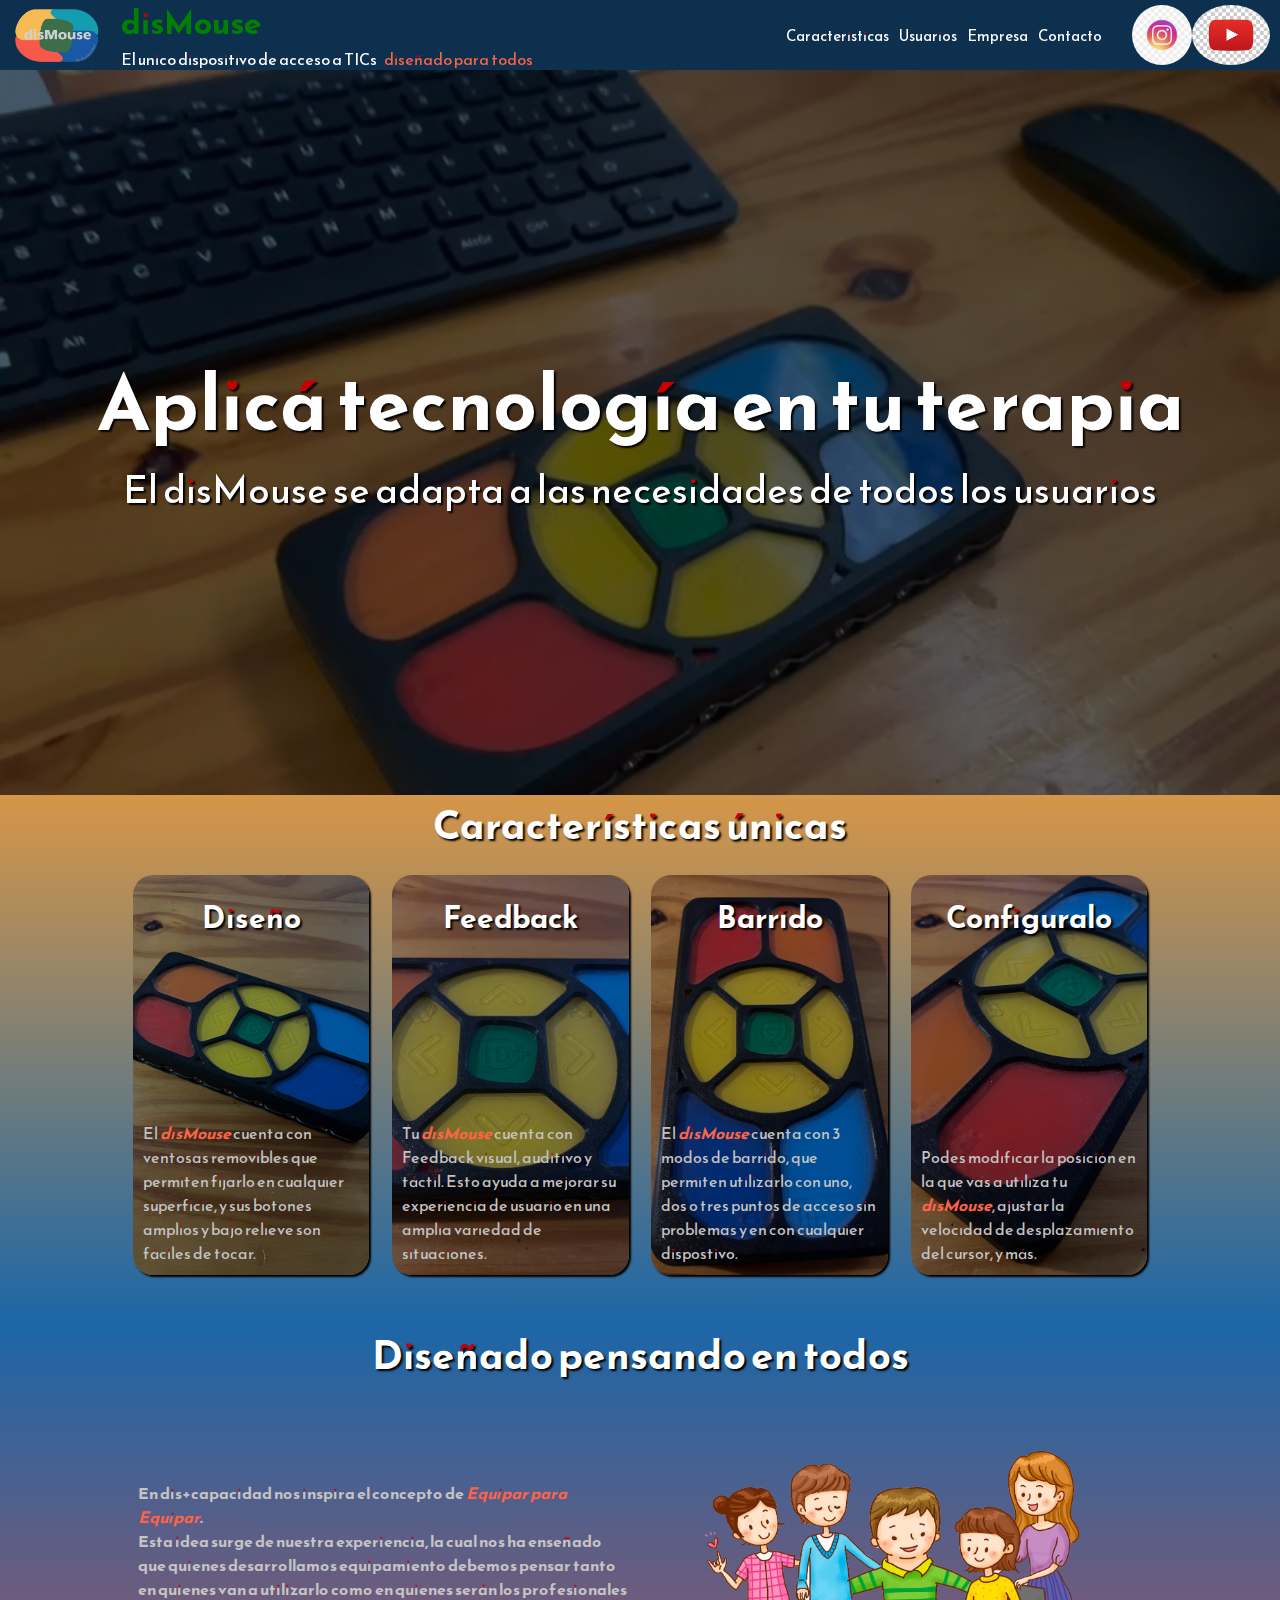
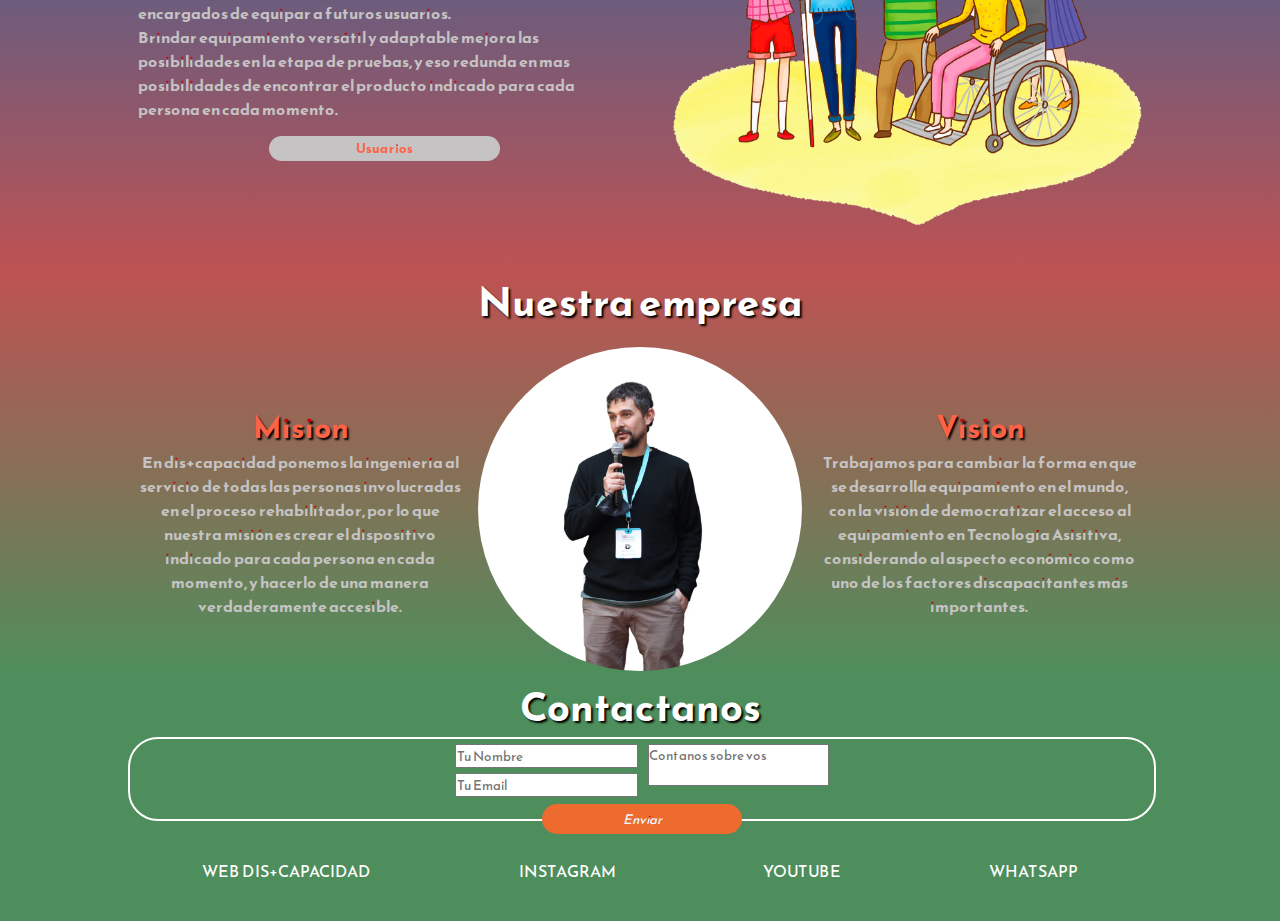
==== index.html @ 40284350 "Add files via upload" ====
<!DOCTYPE html>
<html lang="es">
<head>
    <meta charset="UTF-8">
    <meta name="viewport" content="width=device-width, initial-scale=1.0">
    <meta name="description" content="El disMouse es el dispositivo de acceso a TICs mas completo del mercado. Es producido por dis+capacidad, empresa argentina
                                        que desarrolla equipamiento en tecnología asistiva accesible.">
    <meta name="keywords" content="tecnologia asistiva, tecnologia, discapacidad rehabilitacion, TICs, accesibilidad">
    <link rel="icon" href="./images/icono-dis-capacidad.ico" type="image/x-icon">
    <link rel="preconnect" href="https://fonts.googleapis.com">
    <link rel="preconnect" href="https://fonts.gstatic.com" crossorigin>
    <link href="https://fonts.googleapis.com/css2?family=Reem+Kufi+Fun:wght@400..700&display=swap" rel="stylesheet">
    <link rel="stylesheet" href="./styles/css/main.css">
    <title>disMouse - dis+capacidad</title>
</head>
<body>
    <header class="header">
        <div class="header__contenedorInfo">
            <img src="images/logo disMouse.png" alt="logo disMouse" href="index.html" class="header__logo header__logo--dM">
            <div class="header__texto">
                <h1 class="header__titulo"> <a href="./index.html">disMouse</a> </h1>
                <p class="header__parrafo">El unico dispositivo de acceso a TICs <span> diseñado para todos</span></p>
            </div>
        </div>
        <div class="header__contenedorMenu">
            <dl class="header__lista">
                <li><a href="./pages/caracteristicas2.html" class="header__link header__link--caract">Características</a></li>
                <li><a href="./pages/equiparParaEquipar.html" class="header__link header__link--usuarios">Usuarios</a></li>
                <li><a href="./pages/empresa.html" class="header__link header__link--empresa">Empresa</a></li>
                <li><a href="./pages/contacto.html"class="header__link header__link--contacto">Contacto</a></li>
            </dl>
            <img src="images/instagram dis+capacidad.jpg" alt="logo instagram" class="header__logo header__logo--insta"><!--instagram-->
            <img src="images/YouTube dis+capacidad.jpg" alt="logo YouTube" class="header__logo header__logo--youtube"><!--youtube-->
        </div>
    </header>
    <main class="main">
        <div class="main__VideoContainer">
            <video src="./images/video-dis+capacidad.mp4" class="main__video" alt="Video sobre el dismouse" type="video/mp4" autoplay="true" loop muted></video>
        </div>
        <div class="main__transparencia">
            <div class="main__TextContainer">
                <h1 class="main__tituloPrincipal">Aplicá tecnología en tu terapia</h1>
                <p class="main__subTitPpal">El disMouse se adapta a las necesidades de <span>todos los usuarios</span></p>
            </div>
        </div>
    </main>
    <section class="caracteristicas">
        <h2 class="seccion__titulo">Características únicas</h2> 
        <div class="caracteristicas__cardContainer">
            <article class="caracteristicas__card card1">
                <div class="card__imagen">
                    <img src="./images/diseño.JPEG" alt="icono significando diseño" class="card__img">
                </div>
                <div class="card__info">
                    <h3 class="card__titulo">Diseño</h3>
                    <p class="card__texto">El <span class="disMouse">disMouse</span> cuenta con ventosas removibles que permiten fijarlo en cualquier superficie, 
                        y sus botones amplios y bajo relieve son fáciles de tocar.</p>
                    <button class="card__button card__button--caracteristicas">Ver más</button>
                </div>
            </article>
        <article class="caracteristicas__card card2">
                <div class="card__imagen">
                    <img src="./images/feedback.JPEG" alt="icono significando feedback" class="card__img" id="campanitaFeedback">
                </div>
                <div class="card__info">
                    <h3 class="card__titulo">Feedback</h3>
                    <p class="card__texto">Tu <span class="disMouse">disMouse</span> cuenta con Feedback visual, auditivo y táctil.</span> 
                    <span class="frase">Esto ayuda a mejorar su experiencia de usuario en una amplia 
                        variedad de situaciones.</p>
                    <button class="card__button card__button--caracteristicas">Ver más</button>
                </div>
            </article>
            <article class="caracteristicas__card card3">
                <div class="card__imagen">
                    <img src="./images/funcionalidad.JPEG" alt="icono significando funcionalidad" class="card__img">
                </div>
                <div class="card__info">
                    <h3 class="card__titulo card">Barrido</h3>
                    <p class="card__texto">El <span class="disMouse">disMouse</span> cuenta con 3 modos de barrido, que permiten utilizarlo con uno, 
                        dos o tres puntos de acceso sin problemas y en con cualquier dispostivo.
                    </p>
                    <button class="card__button card__button--caracteristicas">Ver más</button>
                </div>
            </article>
            <article class="caracteristicas__card card4">
                <div class="card__imagen">
                    <img src="./images/transformalo.JPEG" alt="icono significando transformacion" class="card__img">
                </div>
                <div class="card__info">
                    <h3 class="card__titulo">Configuralo</h3>
                    <p class="card__texto">Podes modificar la posición en la que vas a utiliza tu <span class="disMouse">disMouse</span>, ajustar la velocidad de desplazamiento
                    del cursor, y más.</p>
                    <button class="card__button card__button--caracteristicas">Ver más</button>
                </div>
            </article> 
        </div>
    </section>
    <section class="usuarios"> <!--sección Equipar para Equipar-->
        <h2 class="seccion__titulo">Diseñado pensando en todos</h2> <!--diseñado para todos-->
        <div class="usuarios__contenido">
            <div class="usuarios__texto">
                <p class="usuarios__parrafo"> En dis+capacidad nos inspira el concepto de <span class="disMouse">Equipar para Equipar</span>. <br>
                    Esta idea surge de nuestra experiencia, la cual nos ha enseñado que quienes desarrollamos 
                    equipamiento debemos pensar tanto en quienes van a utilizarlo como en quienes serán los profesionales
                    encargados de equipar a futuros usuarios. <br>
                    Brindar equipamiento versátil y adaptable mejora las posibilidades en la etapa de pruebas, y eso redunda
                    en mas posibilidades de encontrar el producto indicado para cada persona en cada momento.</p> 
                <div class="usuarios__boton">
                    <button class="usuarios__button">Usuarios</button>
                </div>
            </div>
            <div class="usuarios__imagen">
                <img class="usuarios__img" src="images/trabajo interdisciplinario dis+capacidad.png" alt="dibujo representando trabajo en equipo">
            </div>
        </div>
    </section> 
    <section class="empresa">
        <h2 class="seccion__titulo">Nuestra empresa</h2>
        <div class="empresa__contenido">
            <div class="empresa__texto">
                <h3 class="empresa__misionVision__titulo">Mision</h3>
                <p class="empresa__misionVision__texto">En dis+capacidad ponemos la ingeniería al servicio de todas las personas involucradas en el proceso rehabilitador,
                    por lo que nuestra misión es crear el dispositivo indicado para cada persona en cada momento, y hacerlo de una manera verdaderamente accesible.</p>
            </div>
            <div class="empresa__imagen">
                <img class="empresa__img" src="images/equipar para equipar dis+capacidad.jpeg" alt="foto de gonzalo nanzer">
            </div>
            <div class="empresa__texto">
                <h3 class="empresa__misionVision__titulo">Vision</h3>
                <p class="empresa__misionVision__texto">Trabajamos para cambiar la forma en que se desarrolla equipamiento en el mundo, con la visión de democratizar el acceso al 
                    equipamiento en Tecnología Asisitiva, considerando al aspecto económico como uno de los factores discapacitantes más importantes.</p>
            </div>
        </div>
    </section>
    <footer class="footer__csspropio"><!--footer--> 
        <h2 class="seccion__titulo">Contactanos</h2>
        <div class="footer__contenedor">
            <form class="footer__formulario" action=" " method="get" > 
                <div class="footer_formulario__datosPersonales">
                        <input type="text" name="Nombre" placeholder="Tu Nombre" class="footer__input">
                        <input type="email" name="Email" placeholder="Tu Email" class="footer__input">
                </div>
                <div class="footer_formulario__datosPersonales">
                    <textarea type="text" name="Mensaje" placeholder="Contanos sobre vos" class="footer__input"></textarea> 
                </div>  
                <input type="submit" value="Enviar" class="footer__boton">
            </form>
            <dl class="footer__links">
                <li><a class="footer__link" href="http://www.dismascapacidad.com.ar">Web dis+capacidad</a></li>
                <li><a class="footer__link" href="http://www.instagram.com/dismascapacidad">Instagram</a></li>
                <li><a class="footer__link" href="">YouTube</a></li>
                <li><a class="footer__link" href="">whatsapp</a></li>
            </dl>
        </div>
    </footer>
</body>
</html>
---- styles/css/main.css ----
* {
  font-family: "Reem Kufi Fun", sans-serif !important;
  margin: 0px;
  padding: 0px;
}

.header {
  display: flex;
  align-items: center;
  background-color: #0d304e;
  height: 70px;
  position: sticky;
  z-index: 30;
  top: 0;
  justify-content: space-between;
}
.header .header__contenedorInfo {
  display: flex;
  align-items: center;
  margin: 5px;
}
.header .header__contenedorInfo .header__texto {
  margin-left: 15px;
  padding: 0px;
}
.header .header__contenedorInfo .header__logo {
  height: 60px;
}
.header .header__contenedorInfo .header__logo:hover {
  transform: rotate(-15deg);
  transition: 0.5s;
}
.header .header__contenedorInfo .header__titulo a {
  text-decoration: none;
  margin-top: auto !important;
  margin-bottom: auto !important;
  color: green;
  font-size: 2rem;
  display: inline-block;
  height: 2rem;
  line-height: 2rem;
}
@media (max-width: 540px) {
  .header .header__contenedorInfo .header__titulo {
    display: none;
  }
}
.header .header__contenedorInfo .header__parrafo {
  color: white;
}
.header .header__contenedorInfo span {
  color: tomato;
  margin-left: 5px;
}
.header .header__contenedorMenu {
  display: flex;
  align-items: center;
  margin: 10px;
}
.header .header__contenedorMenu .header__lista {
  display: flex;
  list-style: none;
  text-decoration: none;
  margin-right: 25px;
}
.header .header__contenedorMenu .header__lista .header__link {
  margin: 5px;
  text-decoration: none;
  font-size: 15px;
  color: white;
  transition: ease-out 0.5s;
}
.header .header__contenedorMenu .header__lista .header__link:hover {
  color: rgb(238, 107, 47);
}
.header .header__contenedorMenu .header__logo--insta, .header .header__contenedorMenu .header__logo--youtube {
  height: 60px;
  border-radius: 50%;
}
@media (max-width: 1020px) {
  .header .header__contenedorMenu {
    display: none;
  }
}
@media (max-width: 540px) {
  .header {
    justify-content: center;
  }
}

@keyframes rebotador-y {
  0% {
    transform: translateY(0%);
    color: tomato;
  }
  25% {
    transform: translateY(20%);
    color: tomato;
  }
  50% {
    transform: rtranslateY(0%);
    color: white;
  }
  75% {
    transform: translateY(-20%);
    color: tomato;
  }
  100% {
    transform: rtranslateY(0%);
    color: white;
  }
}
.main {
  position: relative;
}
.main .main__VideoContainer {
  display: flex;
  flex-direction: row;
  position: relative;
  width: 100%;
  height: 100%;
}
.main .main__VideoContainer .main__video {
  width: 100%;
  height: 100%;
  object-fit: cover;
}
.main .main__transparencia {
  display: flex;
  flex-direction: auto;
  position: absolute;
  width: auto;
  height: auto;
  inset: 0px 0px 0px 0px;
  background-color: rgba(0, 0, 0, 0.558);
  z-index: 2;
  justify-content: center;
  align-items: center;
  text-align: auto;
}
.main .main__transparencia .main__TextContainer {
  position: relative;
  text-align: center;
}
.main .main__transparencia .main__TextContainer .main__tituloPrincipal {
  color: white;
  font-size: 6vw;
  text-shadow: 2px 2px 2px black;
}
.main .main__transparencia .main__TextContainer .main__subTitPpal {
  color: white;
  font-size: 3vw;
  text-shadow: 2px 2px 2px black;
}
.main .main__transparencia .main__TextContainer span {
  display: inline-block;
  animation-name: rebotador-y;
  animation-iteration-count: infinite;
  animation-timing-function: linear;
  animation-duration: 1s;
}

.caracteristicas {
  background-image: linear-gradient(to bottom, #d59648, #1c66a7);
}
.caracteristicas .seccion__titulo {
  text-align: center;
  color: white;
  font-size: 40px;
  text-shadow: 2px 2px 2px black;
}
.caracteristicas .caracteristicas__cardContainer {
  margin: auto;
  width: 80%;
  display: grid;
  grid-template-columns: repeat(auto-fit, minmax(200px, 1fr)); /* no me gusta cuando se ven 3 y 1*/
  gap: 1vw;
}
.caracteristicas .caracteristicas__cardContainer .caracteristicas__card {
  position: relative;
  height: 400px;
  margin: 5px;
  margin-top: 20px;
  margin-bottom: 50px;
}
.caracteristicas .caracteristicas__cardContainer .caracteristicas__card .card__imagen {
  position: absolute;
  inset: 0 0 0 0;
}
.caracteristicas .caracteristicas__cardContainer .caracteristicas__card .card__imagen .card__img {
  width: 100%;
  height: 100%;
  object-fit: cover;
  overflow: hidden;
  border-radius: 20px;
  box-shadow: 2px 2px 2px black;
}
.caracteristicas .caracteristicas__cardContainer .caracteristicas__card .card__info {
  display: flex;
  flex-direction: column;
  position: absolute;
  width: 100%;
  height: 100%;
  justify-content: space-between;
  background-color: rgba(0, 0, 0, 0.37);
  border-radius: 20px;
}
.caracteristicas .caracteristicas__cardContainer .caracteristicas__card .card__info .card__titulo {
  margin-top: 20px;
  font-size: 30px;
  text-align: center;
  color: white;
  text-shadow: 2px 2px 2px black;
}
.caracteristicas .caracteristicas__cardContainer .caracteristicas__card .card__info .card__texto {
  padding: 10px;
  color: rgb(197, 195, 195);
}
.caracteristicas .caracteristicas__cardContainer .caracteristicas__card .card__info .card__texto .disMouse {
  font-weight: bold;
  color: tomato;
  font-style: italic;
}
.caracteristicas .caracteristicas__cardContainer .caracteristicas__card .card__info .card__button {
  width: 50%;
  height: 10%;
  background-color: #be5252;
  border: none;
  border-radius: 50px;
  color: rgb(197, 195, 195);
  font-weight: 700;
  position: absolute;
  top: 40%;
  left: 25%;
}
.caracteristicas .caracteristicas__cardContainer .caracteristicas__card .card__info .card__button--caracteristicas {
  opacity: 0;
  transition: 0.5s;
}
.caracteristicas .caracteristicas__cardContainer .caracteristicas__card .card__info:hover .card__button--caracteristicas {
  opacity: 1;
}
@media (max-width: 1020px) {
  .caracteristicas .caracteristicas__cardContainer {
    grid-template-columns: repeat(auto-fit, minmax(300px, 1fr));
  }
}

.usuarios {
  background-image: linear-gradient(to bottom, #1c66a7, #be5252);
}
.usuarios .seccion__titulo {
  text-align: center;
  color: white;
  font-size: 40px;
  text-shadow: 2px 2px 2px black;
}
.usuarios .usuarios__contenido {
  width: 80%;
  margin: auto;
  display: flex;
}
.usuarios .usuarios__contenido .usuarios__texto {
  display: flex;
  flex-direction: column;
  position: static;
  width: 50%;
  height: auto;
  padding: 10px;
  justify-content: center;
}
.usuarios .usuarios__contenido .usuarios__texto .usuarios__parrafo {
  color: rgb(197, 195, 195);
  font-weight: 900;
}
.usuarios .usuarios__contenido .usuarios__texto .usuarios__parrafo span {
  font-weight: bold;
  color: tomato;
  font-style: italic;
}
.usuarios .usuarios__contenido .usuarios__texto .usuarios__boton {
  margin: 15px;
  display: flex;
  justify-content: center;
  height: 25px;
}
.usuarios .usuarios__contenido .usuarios__texto .usuarios__boton .usuarios__button {
  width: 50%;
  height: 100%;
  background-color: rgb(197, 195, 195);
  border: none;
  border-radius: 50px;
  color: tomato;
  font-weight: 700;
}
@media (max-width: 1008px) {
  .usuarios .usuarios__contenido .usuarios__texto {
    width: 100%;
    order: 2;
    text-align: center;
  }
}
.usuarios .usuarios__contenido .usuarios__imagen {
  width: 50%;
  padding: 10px;
}
.usuarios .usuarios__contenido .usuarios__imagen .usuarios__img {
  object-fit: cover;
  width: 100%;
}
@media (max-width: 1008px) {
  .usuarios .usuarios__contenido .usuarios__imagen {
    width: 50%;
  }
}
@media (max-width: 1008px) {
  .usuarios .usuarios__contenido {
    flex-direction: column;
    align-items: center;
  }
}

.empresa {
  background-image: linear-gradient(to bottom, #be5252, #4E8E5C);
}
.empresa .seccion__titulo {
  text-align: center;
  color: white;
  font-size: 40px;
  text-shadow: 2px 2px 2px black;
}
.empresa .empresa__contenido {
  width: 80%;
  margin: auto;
  margin-top: 15px;
  display: flex;
  gap: 5px;
  align-items: center;
}
.empresa .empresa__contenido .empresa__texto {
  width: 33%;
  padding: 10px;
}
.empresa .empresa__contenido .empresa__texto .empresa__misionVision__titulo {
  text-align: center;
  color: white;
  font-size: 40px;
  text-shadow: 2px 2px 2px black;
  color: tomato;
  font-size: 30px;
}
.empresa .empresa__contenido .empresa__texto .empresa__misionVision__texto {
  color: rgb(197, 195, 195);
  font-weight: 900;
  text-align: center;
}
@media (max-width: 1008px) {
  .empresa .empresa__contenido .empresa__texto {
    width: 100%;
  }
}
.empresa .empresa__contenido .empresa__imagen {
  width: 33%;
}
.empresa .empresa__contenido .empresa__imagen .empresa__img {
  width: 100%;
  object-fit: cover;
  border-radius: 50%;
}
@media (max-width: 1008px) {
  .empresa .empresa__contenido .empresa__imagen .empresa__img {
    width: 50%;
    margin: auto;
  }
}
@media (max-width: 1008px) {
  .empresa .empresa__contenido .empresa__imagen {
    width: 100%;
    display: flex;
  }
}
@media (max-width: 1008px) {
  .empresa .empresa__contenido {
    flex-direction: column;
  }
}

[class^=footer__csspropio] {
  background-color: #4E8E5C;
}
[class^=footer__csspropio] .seccion__titulo {
  text-align: center;
  color: white;
  font-size: 40px;
  text-shadow: 2px 2px 2px black;
}
[class^=footer__csspropio] .footer__contenedor {
  width: 80%;
  margin: auto;
}
[class^=footer__csspropio] .footer__contenedor .footer__formulario {
  display: flex;
  flex-direction: row;
  position: relative;
  width: 100%;
  height: 80px;
  border: 2px solid white;
  border-radius: 30px;
  justify-content: center;
}
[class^=footer__csspropio] .footer__contenedor .footer__formulario .footer__input {
  display: block;
  margin: 5px;
  resize: none;
}
[class^=footer__csspropio] .footer__contenedor .footer__formulario .footer__boton {
  position: absolute;
  width: 200px;
  height: 30px;
  background-color: rgb(238, 107, 47);
  font-style: italic;
  border: none;
  border-radius: 50px;
  color: aliceblue;
  bottom: -15px;
  transition: 0.5s;
}
[class^=footer__csspropio] .footer__contenedor .footer__formulario .footer__boton:hover {
  background-color: rgb(197, 195, 195);
  color: tomato;
}
@media (max-width: 555px) {
  [class^=footer__csspropio] .footer__contenedor .footer__formulario .footer__boton {
    bottom: -20px;
  }
}
@media (max-width: 555px) {
  [class^=footer__csspropio] .footer__contenedor .footer__formulario {
    height: 140px;
    flex-direction: column;
    align-items: center;
  }
}
[class^=footer__csspropio] .footer__contenedor .footer__links {
  justify-content: space-around;
  align-items: center;
  text-align: auto;
  height: 100px;
  list-style: none;
  display: flex;
}
[class^=footer__csspropio] .footer__contenedor .footer__links .footer__link {
  text-decoration: none;
  text-transform: uppercase;
  color: white;
}
@media (max-width: 555px) {
  [class^=footer__csspropio] .footer__contenedor .footer__links {
    height: 120px;
    flex-direction: column;
    justify-content: end;
  }
}

.caract1 {
  display: flex;
  background-image: linear-gradient(to bottom, #d59648, #1c66a7);
}

.caract2 {
  display: flex;
  background-image: linear-gradient(to bottom, #1c66a7, #be5252);
}

.caract3 {
  display: flex;
  background-image: linear-gradient(to bottom, #be5252, #4E8E5C);
}

.caract4 {
  display: flex;
  background-image: linear-gradient(to bottom, #4E8E5C, #d59648);
}

.caract1 .container-md .row .seccion__titulo {
  text-align: center;
  color: white;
  font-size: 40px;
  text-shadow: 2px 2px 2px black;
}

[class*="--caracteristicas"] {
  background-color: #d59648 !important;
}

.ePe__contenedor {
  background-image: linear-gradient(to bottom, #d59648, #4E8E5C);
  height: auto;
}
.ePe__contenedor .ePe__titulo {
  text-align: center;
  color: white;
  font-size: 40px;
  text-shadow: 2px 2px 2px black;
  padding-top: 15px;
  padding-bottom: 15px;
}
.ePe__contenedor .ePe__contenido {
  display: flex;
  flex-direction: row;
  position: auto;
  width: 100%;
  height: 100%;
  justify-content: space-around;
  align-items: center;
  text-align: left;
}
.ePe__contenedor .ePe__contenido .ePe__texto {
  width: 40%;
  color: soften(rgb(197, 195, 195), 5);
  font-size: larger;
}
.ePe__contenedor .ePe__contenido .ePe__texto .disMouse {
  color: #fa2600;
}
.ePe__contenedor .ePe__contenido .ePe__texto .fraseResaltada {
  text-decoration: underline;
  text-transform: none;
  font-style: italic;
}
@media (max-width: 1250px) {
  .ePe__contenedor .ePe__contenido .ePe__texto {
    width: 70%;
  }
}
.ePe__contenedor .ePe__contenido .ePe__foto {
  width: 600px;
  height: 300px;
  object-fit: cover;
  border-radius: 5px;
}
@media (max-width: 1250px) {
  .ePe__contenedor .ePe__contenido .ePe__foto {
    width: 70%;
  }
}
@media (max-width: 1250px) {
  .ePe__contenedor .ePe__contenido {
    height: auto;
    flex-direction: column;
  }
}

.contacto {
  background-image: linear-gradient(#d59648, #1c66a7);
  display: flex;
  justify-content: center;
}
.contacto .contacto__imagen {
  display: flex;
  flex-direction: column;
  position: relative;
  width: 80%;
  height: 60vh;
  justify-content: center;
  margin: 15px;
}
.contacto .contacto__imagen .contacto__img {
  width: 100%;
  height: 100%;
  object-fit: cover;
  position: absolute;
  border-radius: 10px;
  top: 0px;
  bottom: 0px;
  left: 0px;
  right: 0px;
  z-index: auto;
}
.contacto .contacto__imagen .contacto__transparencia {
  background-color: rgba(114, 114, 97, 0.301);
  position: absolute;
  border-radius: 10px;
  top: 0px;
  bottom: 0px;
  left: 0px;
  right: 0px;
  z-index: 2;
}

/*# sourceMappingURL=main.css.map */
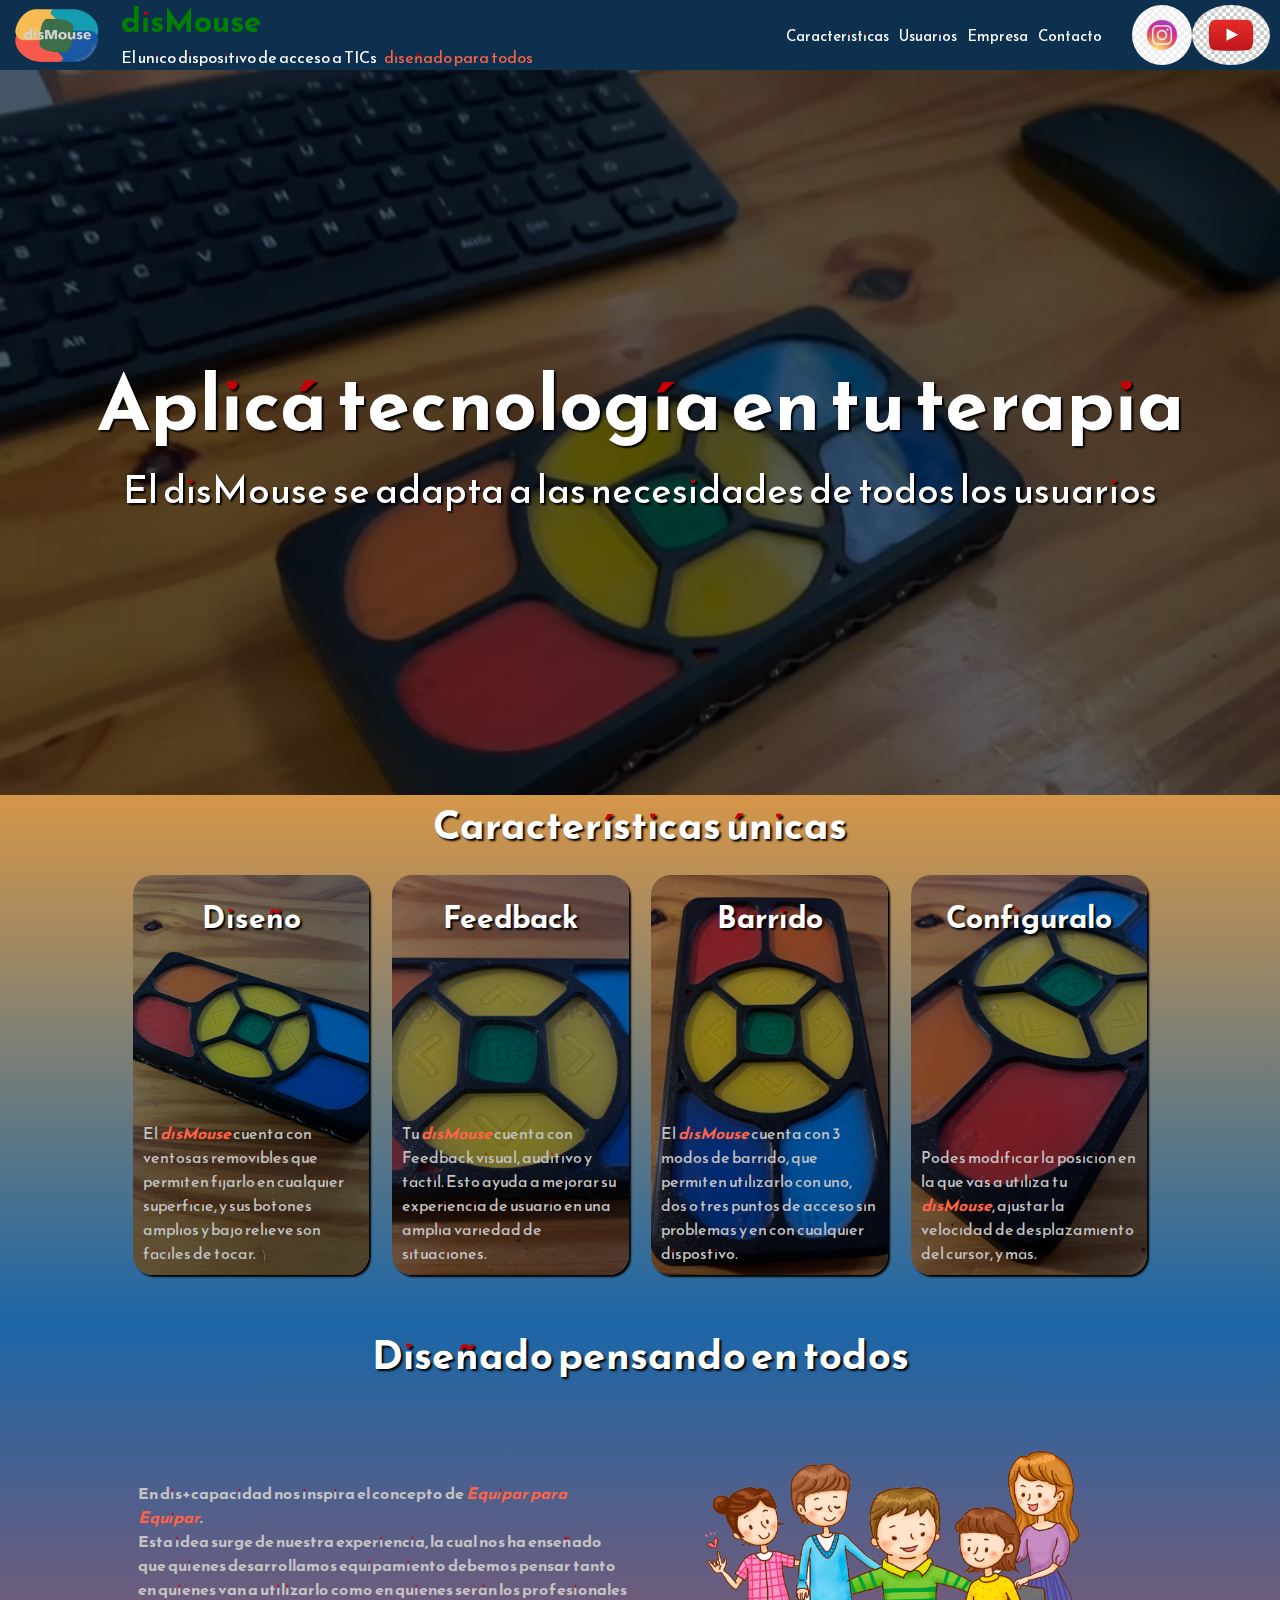
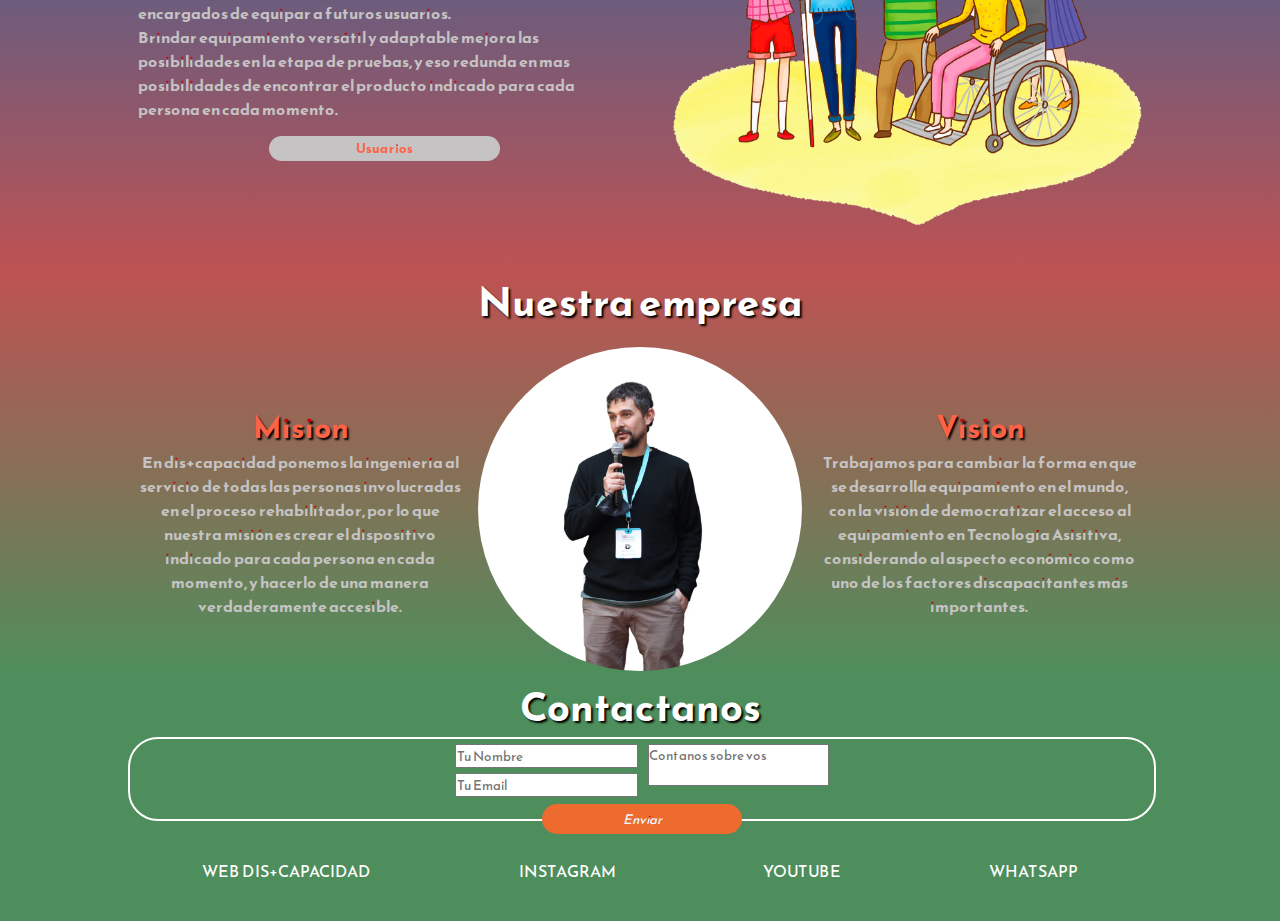
==== commit c50b571d: "links en titulos de seccion" ====
--- a/index.html
+++ b/index.html
@@ -1,157 +1,157 @@
-<!DOCTYPE html>
-<html lang="es">
-<head>
-    <meta charset="UTF-8">
-    <meta name="viewport" content="width=device-width, initial-scale=1.0">
-    <meta name="description" content="El disMouse es el dispositivo de acceso a TICs mas completo del mercado. Es producido por dis+capacidad, empresa argentina
-                                        que desarrolla equipamiento en tecnología asistiva accesible.">
-    <meta name="keywords" content="tecnologia asistiva, tecnologia, discapacidad rehabilitacion, TICs, accesibilidad">
-    <link rel="icon" href="./images/icono-dis-capacidad.ico" type="image/x-icon">
-    <link rel="preconnect" href="https://fonts.googleapis.com">
-    <link rel="preconnect" href="https://fonts.gstatic.com" crossorigin>
-    <link href="https://fonts.googleapis.com/css2?family=Reem+Kufi+Fun:wght@400..700&display=swap" rel="stylesheet">
-    <link rel="stylesheet" href="./styles/css/main.css">
-    <title>disMouse - dis+capacidad</title>
-</head>
-<body>
-    <header class="header">
-        <div class="header__contenedorInfo">
-            <img src="images/logo disMouse.png" alt="logo disMouse" href="index.html" class="header__logo header__logo--dM">
-            <div class="header__texto">
-                <h1 class="header__titulo"> <a href="./index.html">disMouse</a> </h1>
-                <p class="header__parrafo">El unico dispositivo de acceso a TICs <span> diseñado para todos</span></p>
-            </div>
-        </div>
-        <div class="header__contenedorMenu">
-            <dl class="header__lista">
-                <li><a href="./pages/caracteristicas2.html" class="header__link header__link--caract">Características</a></li>
-                <li><a href="./pages/equiparParaEquipar.html" class="header__link header__link--usuarios">Usuarios</a></li>
-                <li><a href="./pages/empresa.html" class="header__link header__link--empresa">Empresa</a></li>
-                <li><a href="./pages/contacto.html"class="header__link header__link--contacto">Contacto</a></li>
-            </dl>
-            <img src="images/instagram dis+capacidad.jpg" alt="logo instagram" class="header__logo header__logo--insta"><!--instagram-->
-            <img src="images/YouTube dis+capacidad.jpg" alt="logo YouTube" class="header__logo header__logo--youtube"><!--youtube-->
-        </div>
-    </header>
-    <main class="main">
-        <div class="main__VideoContainer">
-            <video src="./images/video-dis+capacidad.mp4" class="main__video" alt="Video sobre el dismouse" type="video/mp4" autoplay="true" loop muted></video>
-        </div>
-        <div class="main__transparencia">
-            <div class="main__TextContainer">
-                <h1 class="main__tituloPrincipal">Aplicá tecnología en tu terapia</h1>
-                <p class="main__subTitPpal">El disMouse se adapta a las necesidades de <span>todos los usuarios</span></p>
-            </div>
-        </div>
-    </main>
-    <section class="caracteristicas">
-        <h2 class="seccion__titulo">Características únicas</h2> 
-        <div class="caracteristicas__cardContainer">
-            <article class="caracteristicas__card card1">
-                <div class="card__imagen">
-                    <img src="./images/diseño.JPEG" alt="icono significando diseño" class="card__img">
-                </div>
-                <div class="card__info">
-                    <h3 class="card__titulo">Diseño</h3>
-                    <p class="card__texto">El <span class="disMouse">disMouse</span> cuenta con ventosas removibles que permiten fijarlo en cualquier superficie, 
-                        y sus botones amplios y bajo relieve son fáciles de tocar.</p>
-                    <button class="card__button card__button--caracteristicas">Ver más</button>
-                </div>
-            </article>
-        <article class="caracteristicas__card card2">
-                <div class="card__imagen">
-                    <img src="./images/feedback.JPEG" alt="icono significando feedback" class="card__img" id="campanitaFeedback">
-                </div>
-                <div class="card__info">
-                    <h3 class="card__titulo">Feedback</h3>
-                    <p class="card__texto">Tu <span class="disMouse">disMouse</span> cuenta con Feedback visual, auditivo y táctil.</span> 
-                    <span class="frase">Esto ayuda a mejorar su experiencia de usuario en una amplia 
-                        variedad de situaciones.</p>
-                    <button class="card__button card__button--caracteristicas">Ver más</button>
-                </div>
-            </article>
-            <article class="caracteristicas__card card3">
-                <div class="card__imagen">
-                    <img src="./images/funcionalidad.JPEG" alt="icono significando funcionalidad" class="card__img">
-                </div>
-                <div class="card__info">
-                    <h3 class="card__titulo card">Barrido</h3>
-                    <p class="card__texto">El <span class="disMouse">disMouse</span> cuenta con 3 modos de barrido, que permiten utilizarlo con uno, 
-                        dos o tres puntos de acceso sin problemas y en con cualquier dispostivo.
-                    </p>
-                    <button class="card__button card__button--caracteristicas">Ver más</button>
-                </div>
-            </article>
-            <article class="caracteristicas__card card4">
-                <div class="card__imagen">
-                    <img src="./images/transformalo.JPEG" alt="icono significando transformacion" class="card__img">
-                </div>
-                <div class="card__info">
-                    <h3 class="card__titulo">Configuralo</h3>
-                    <p class="card__texto">Podes modificar la posición en la que vas a utiliza tu <span class="disMouse">disMouse</span>, ajustar la velocidad de desplazamiento
-                    del cursor, y más.</p>
-                    <button class="card__button card__button--caracteristicas">Ver más</button>
-                </div>
-            </article> 
-        </div>
-    </section>
-    <section class="usuarios"> <!--sección Equipar para Equipar-->
-        <h2 class="seccion__titulo">Diseñado pensando en todos</h2> <!--diseñado para todos-->
-        <div class="usuarios__contenido">
-            <div class="usuarios__texto">
-                <p class="usuarios__parrafo"> En dis+capacidad nos inspira el concepto de <span class="disMouse">Equipar para Equipar</span>. <br>
-                    Esta idea surge de nuestra experiencia, la cual nos ha enseñado que quienes desarrollamos 
-                    equipamiento debemos pensar tanto en quienes van a utilizarlo como en quienes serán los profesionales
-                    encargados de equipar a futuros usuarios. <br>
-                    Brindar equipamiento versátil y adaptable mejora las posibilidades en la etapa de pruebas, y eso redunda
-                    en mas posibilidades de encontrar el producto indicado para cada persona en cada momento.</p> 
-                <div class="usuarios__boton">
-                    <button class="usuarios__button">Usuarios</button>
-                </div>
-            </div>
-            <div class="usuarios__imagen">
-                <img class="usuarios__img" src="images/trabajo interdisciplinario dis+capacidad.png" alt="dibujo representando trabajo en equipo">
-            </div>
-        </div>
-    </section> 
-    <section class="empresa">
-        <h2 class="seccion__titulo">Nuestra empresa</h2>
-        <div class="empresa__contenido">
-            <div class="empresa__texto">
-                <h3 class="empresa__misionVision__titulo">Mision</h3>
-                <p class="empresa__misionVision__texto">En dis+capacidad ponemos la ingeniería al servicio de todas las personas involucradas en el proceso rehabilitador,
-                    por lo que nuestra misión es crear el dispositivo indicado para cada persona en cada momento, y hacerlo de una manera verdaderamente accesible.</p>
-            </div>
-            <div class="empresa__imagen">
-                <img class="empresa__img" src="images/equipar para equipar dis+capacidad.jpeg" alt="foto de gonzalo nanzer">
-            </div>
-            <div class="empresa__texto">
-                <h3 class="empresa__misionVision__titulo">Vision</h3>
-                <p class="empresa__misionVision__texto">Trabajamos para cambiar la forma en que se desarrolla equipamiento en el mundo, con la visión de democratizar el acceso al 
-                    equipamiento en Tecnología Asisitiva, considerando al aspecto económico como uno de los factores discapacitantes más importantes.</p>
-            </div>
-        </div>
-    </section>
-    <footer class="footer__csspropio"><!--footer--> 
-        <h2 class="seccion__titulo">Contactanos</h2>
-        <div class="footer__contenedor">
-            <form class="footer__formulario" action=" " method="get" > 
-                <div class="footer_formulario__datosPersonales">
-                        <input type="text" name="Nombre" placeholder="Tu Nombre" class="footer__input">
-                        <input type="email" name="Email" placeholder="Tu Email" class="footer__input">
-                </div>
-                <div class="footer_formulario__datosPersonales">
-                    <textarea type="text" name="Mensaje" placeholder="Contanos sobre vos" class="footer__input"></textarea> 
-                </div>  
-                <input type="submit" value="Enviar" class="footer__boton">
-            </form>
-            <dl class="footer__links">
-                <li><a class="footer__link" href="http://www.dismascapacidad.com.ar">Web dis+capacidad</a></li>
-                <li><a class="footer__link" href="http://www.instagram.com/dismascapacidad">Instagram</a></li>
-                <li><a class="footer__link" href="">YouTube</a></li>
-                <li><a class="footer__link" href="">whatsapp</a></li>
-            </dl>
-        </div>
-    </footer>
-</body>
+<!DOCTYPE html>
+<html lang="es">
+<head>
+    <meta charset="UTF-8">
+    <meta name="viewport" content="width=device-width, initial-scale=1.0">
+    <meta name="description" content="El disMouse es el dispositivo de acceso a TICs mas completo del mercado. Es producido por dis+capacidad, empresa argentina
+                                        que desarrolla equipamiento en tecnología asistiva accesible.">
+    <meta name="keywords" content="tecnologia asistiva, tecnologia, discapacidad rehabilitacion, TICs, accesibilidad">
+    <link rel="icon" href="./images/icono-dis-capacidad.ico" type="image/x-icon">
+    <link rel="preconnect" href="https://fonts.googleapis.com">
+    <link rel="preconnect" href="https://fonts.gstatic.com" crossorigin>
+    <link href="https://fonts.googleapis.com/css2?family=Reem+Kufi+Fun:wght@400..700&display=swap" rel="stylesheet">
+    <link rel="stylesheet" href="./styles/css/main.css">
+    <title>disMouse - dis+capacidad</title>
+</head>
+<body>
+    <header class="header">
+        <div class="header__contenedorInfo">
+            <img src="images/logo disMouse.png" alt="logo disMouse" href="index.html" class="header__logo header__logo--dM">
+            <div class="header__texto">
+                <h1 class="header__titulo"> <a href="./index.html">disMouse</a> </h1>
+                <p class="header__parrafo">El unico dispositivo de acceso a TICs <span> diseñado para todos</span></p>
+            </div>
+        </div>
+        <div class="header__contenedorMenu">
+            <dl class="header__lista">
+                <li><a href="./pages/caracteristicas2.html" class="header__link header__link--caract">Características</a></li>
+                <li><a href="./pages/equiparParaEquipar.html" class="header__link header__link--usuarios">Usuarios</a></li>
+                <li><a href="./pages/empresa.html" class="header__link header__link--empresa">Empresa</a></li>
+                <li><a href="./pages/contacto.html"class="header__link header__link--contacto">Contacto</a></li>
+            </dl>
+            <img src="images/instagram dis+capacidad.jpg" alt="logo instagram" class="header__logo header__logo--insta"><!--instagram-->
+            <img src="images/YouTube dis+capacidad.jpg" alt="logo YouTube" class="header__logo header__logo--youtube"><!--youtube-->
+        </div>
+    </header>
+    <main class="main">
+        <div class="main__VideoContainer">
+            <video src="./images/video-dis+capacidad.mp4" class="main__video" alt="Video sobre el dismouse" type="video/mp4" autoplay="true" loop muted></video>
+        </div>
+        <div class="main__transparencia">
+            <div class="main__TextContainer">
+                <h1 class="main__tituloPrincipal">Aplicá tecnología en tu terapia</h1>
+                <p class="main__subTitPpal">El disMouse se adapta a las necesidades de <span>todos los usuarios</span></p>
+            </div>
+        </div>
+    </main>
+    <section class="caracteristicas">
+        <h2 class="seccion__titulo"> <a href="./pages/caracteristicas2.html">Características únicas</a></h2> 
+        <div class="caracteristicas__cardContainer">
+            <article class="caracteristicas__card card1">
+                <div class="card__imagen">
+                    <img src="./images/diseño.JPEG" alt="icono significando diseño" class="card__img">
+                </div>
+                <div class="card__info">
+                    <h3 class="card__titulo">Diseño</h3>
+                    <p class="card__texto">El <span class="disMouse">disMouse</span> cuenta con ventosas removibles que permiten fijarlo en cualquier superficie, 
+                        y sus botones amplios y bajo relieve son fáciles de tocar.</p>
+                    <button class="card__button card__button--caracteristicas">Ver más</button>
+                </div>
+            </article>
+        <article class="caracteristicas__card card2">
+                <div class="card__imagen">
+                    <img src="./images/feedback.JPEG" alt="icono significando feedback" class="card__img" id="campanitaFeedback">
+                </div>
+                <div class="card__info">
+                    <h3 class="card__titulo">Feedback</h3>
+                    <p class="card__texto">Tu <span class="disMouse">disMouse</span> cuenta con Feedback visual, auditivo y táctil.</span> 
+                    <span class="frase">Esto ayuda a mejorar su experiencia de usuario en una amplia 
+                        variedad de situaciones.</p>
+                    <button class="card__button card__button--caracteristicas">Ver más</button>
+                </div>
+            </article>
+            <article class="caracteristicas__card card3">
+                <div class="card__imagen">
+                    <img src="./images/funcionalidad.JPEG" alt="icono significando funcionalidad" class="card__img">
+                </div>
+                <div class="card__info">
+                    <h3 class="card__titulo card">Barrido</h3>
+                    <p class="card__texto">El <span class="disMouse">disMouse</span> cuenta con 3 modos de barrido, que permiten utilizarlo con uno, 
+                        dos o tres puntos de acceso sin problemas y en con cualquier dispostivo.
+                    </p>
+                    <button class="card__button card__button--caracteristicas">Ver más</button>
+                </div>
+            </article>
+            <article class="caracteristicas__card card4">
+                <div class="card__imagen">
+                    <img src="./images/transformalo.JPEG" alt="icono significando transformacion" class="card__img">
+                </div>
+                <div class="card__info">
+                    <h3 class="card__titulo">Configuralo</h3>
+                    <p class="card__texto">Podes modificar la posición en la que vas a utiliza tu <span class="disMouse">disMouse</span>, ajustar la velocidad de desplazamiento
+                    del cursor, y más.</p>
+                    <button class="card__button card__button--caracteristicas">Ver más</button>
+                </div>
+            </article> 
+        </div>
+    </section>
+    <section class="usuarios"> 
+        <h2 class="seccion__titulo"> <a href="./pages/equiparParaEquipar.html">Diseñado pensando en todos</a></h2> 
+        <div class="usuarios__contenido">
+            <div class="usuarios__texto">
+                <p class="usuarios__parrafo"> En dis+capacidad nos inspira el concepto de <span class="disMouse">Equipar para Equipar</span>. <br>
+                    Esta idea surge de nuestra experiencia, la cual nos ha enseñado que quienes desarrollamos 
+                    equipamiento debemos pensar tanto en quienes van a utilizarlo como en quienes serán los profesionales
+                    encargados de equipar a futuros usuarios. <br>
+                    Brindar equipamiento versátil y adaptable mejora las posibilidades en la etapa de pruebas, y eso redunda
+                    en mas posibilidades de encontrar el producto indicado para cada persona en cada momento.</p> 
+                <div class="usuarios__boton">
+                    <button class="usuarios__button">Usuarios</button>
+                </div>
+            </div>
+            <div class="usuarios__imagen">
+                <img class="usuarios__img" src="images/trabajo interdisciplinario dis+capacidad.png" alt="dibujo representando trabajo en equipo">
+            </div>
+        </div>
+    </section> 
+    <section class="empresa"> 
+        <h2 class="seccion__titulo"> <a href="./pages/empresa.html">Nuestra empresa</a> </h2> 
+        <div class="empresa__contenido">
+            <div class="empresa__texto">
+                <h3 class="empresa__misionVision__titulo">Mision</h3>
+                <p class="empresa__misionVision__texto">En dis+capacidad ponemos la ingeniería al servicio de todas las personas involucradas en el proceso rehabilitador,
+                    por lo que nuestra misión es crear el dispositivo indicado para cada persona en cada momento, y hacerlo de una manera verdaderamente accesible.</p>
+            </div>
+            <div class="empresa__imagen">
+                <img class="empresa__img" src="images/equipar para equipar dis+capacidad.jpeg" alt="foto de gonzalo nanzer">
+            </div>
+            <div class="empresa__texto">
+                <h3 class="empresa__misionVision__titulo">Vision</h3>
+                <p class="empresa__misionVision__texto">Trabajamos para cambiar la forma en que se desarrolla equipamiento en el mundo, con la visión de democratizar el acceso al 
+                    equipamiento en Tecnología Asisitiva, considerando al aspecto económico como uno de los factores discapacitantes más importantes.</p>
+            </div>
+        </div>
+    </section>
+    <footer class="footer__csspropio">
+        <h2 class="seccion__titulo"> <a href="./pages/contacto.html">Contactanos</a> </h2> 
+        <div class="footer__contenedor">
+            <form class="footer__formulario" action=" " method="get" > 
+                <div class="footer_formulario__datosPersonales">
+                        <input type="text" name="Nombre" placeholder="Tu Nombre" class="footer__input">
+                        <input type="email" name="Email" placeholder="Tu Email" class="footer__input">
+                </div>
+                <div class="footer_formulario__datosPersonales">
+                    <textarea type="text" name="Mensaje" placeholder="Contanos sobre vos" class="footer__input"></textarea> 
+                </div>  
+                <input type="submit" value="Enviar" class="footer__boton">
+            </form>
+            <dl class="footer__links">
+                <li><a class="footer__link" href="http://www.dismascapacidad.com.ar">Web dis+capacidad</a></li>
+                <li><a class="footer__link" href="http://www.instagram.com/dismascapacidad">Instagram</a></li>
+                <li><a class="footer__link" href="">YouTube</a></li>
+                <li><a class="footer__link" href="">whatsapp</a></li>
+            </dl>
+        </div>
+    </footer>
+</body>
 </html>--- a/styles/css/main.css
+++ b/styles/css/main.css
@@ -47,6 +47,7 @@
 }
 .header .header__contenedorInfo .header__parrafo {
   color: white;
+  margin-bottom: 5px !important;
 }
 .header .header__contenedorInfo span {
   color: tomato;
@@ -88,6 +89,28 @@
   }
 }
 
+@keyframes rebotador-y {
+  0% {
+    transform: translateY(0%);
+    color: tomato;
+  }
+  25% {
+    transform: translateY(20%);
+    color: tomato;
+  }
+  50% {
+    transform: rtranslateY(0%);
+    color: white;
+  }
+  75% {
+    transform: translateY(-20%);
+    color: tomato;
+  }
+  100% {
+    transform: rtranslateY(0%);
+    color: white;
+  }
+}
 @keyframes rebotador-y {
   0% {
     transform: translateY(0%);
@@ -168,6 +191,13 @@
   color: white;
   font-size: 40px;
   text-shadow: 2px 2px 2px black;
+}
+.caracteristicas .seccion__titulo a {
+  text-decoration: none;
+  color: white;
+}
+.caracteristicas .seccion__titulo a :visited {
+  color: white;
 }
 .caracteristicas .caracteristicas__cardContainer {
   margin: auto;
@@ -255,6 +285,13 @@
   font-size: 40px;
   text-shadow: 2px 2px 2px black;
 }
+.usuarios .seccion__titulo a {
+  text-decoration: none;
+  color: white;
+}
+.usuarios .seccion__titulo a :visited {
+  color: white;
+}
 .usuarios .usuarios__contenido {
   width: 80%;
   margin: auto;
@@ -329,6 +366,13 @@
   font-size: 40px;
   text-shadow: 2px 2px 2px black;
 }
+.empresa .seccion__titulo a {
+  text-decoration: none;
+  color: white;
+}
+.empresa .seccion__titulo a :visited {
+  color: white;
+}
 .empresa .empresa__contenido {
   width: 80%;
   margin: auto;
@@ -393,6 +437,13 @@
   color: white;
   font-size: 40px;
   text-shadow: 2px 2px 2px black;
+}
+[class^=footer__csspropio] .seccion__titulo a {
+  text-decoration: none;
+  color: white;
+}
+[class^=footer__csspropio] .seccion__titulo a :visited {
+  color: white;
 }
 [class^=footer__csspropio] .footer__contenedor {
   width: 80%;
@@ -551,6 +602,610 @@
   }
 }
 
+* {
+  font-family: "Reem Kufi Fun", sans-serif !important;
+  margin: 0px;
+  padding: 0px;
+}
+
+.header {
+  display: flex;
+  align-items: center;
+  background-color: #0d304e;
+  height: 70px;
+  position: sticky;
+  z-index: 30;
+  top: 0;
+  justify-content: space-between;
+}
+.header .header__contenedorInfo {
+  display: flex;
+  align-items: center;
+  margin: 5px;
+}
+.header .header__contenedorInfo .header__texto {
+  margin-left: 15px;
+  padding: 0px;
+}
+.header .header__contenedorInfo .header__logo {
+  height: 60px;
+}
+.header .header__contenedorInfo .header__logo:hover {
+  transform: rotate(-15deg);
+  transition: 0.5s;
+}
+.header .header__contenedorInfo .header__titulo a {
+  text-decoration: none;
+  margin-top: auto !important;
+  margin-bottom: auto !important;
+  color: green;
+  font-size: 2rem;
+  display: inline-block;
+  height: 2rem;
+  line-height: 2rem;
+}
+@media (max-width: 540px) {
+  .header .header__contenedorInfo .header__titulo {
+    display: none;
+  }
+}
+.header .header__contenedorInfo .header__parrafo {
+  color: white;
+  margin-bottom: 5px !important;
+}
+.header .header__contenedorInfo span {
+  color: tomato;
+  margin-left: 5px;
+}
+.header .header__contenedorMenu {
+  display: flex;
+  align-items: center;
+  margin: 10px;
+}
+.header .header__contenedorMenu .header__lista {
+  display: flex;
+  list-style: none;
+  text-decoration: none;
+  margin-right: 25px;
+}
+.header .header__contenedorMenu .header__lista .header__link {
+  margin: 5px;
+  text-decoration: none;
+  font-size: 15px;
+  color: white;
+  transition: ease-out 0.5s;
+}
+.header .header__contenedorMenu .header__lista .header__link:hover {
+  color: rgb(238, 107, 47);
+}
+.header .header__contenedorMenu .header__logo--insta, .header .header__contenedorMenu .header__logo--youtube {
+  height: 60px;
+  border-radius: 50%;
+}
+@media (max-width: 1020px) {
+  .header .header__contenedorMenu {
+    display: none;
+  }
+}
+@media (max-width: 540px) {
+  .header {
+    justify-content: center;
+  }
+}
+
+@keyframes rebotador-y {
+  0% {
+    transform: translateY(0%);
+    color: tomato;
+  }
+  25% {
+    transform: translateY(20%);
+    color: tomato;
+  }
+  50% {
+    transform: rtranslateY(0%);
+    color: white;
+  }
+  75% {
+    transform: translateY(-20%);
+    color: tomato;
+  }
+  100% {
+    transform: rtranslateY(0%);
+    color: white;
+  }
+}
+@keyframes rebotador-y {
+  0% {
+    transform: translateY(0%);
+    color: tomato;
+  }
+  25% {
+    transform: translateY(20%);
+    color: tomato;
+  }
+  50% {
+    transform: rtranslateY(0%);
+    color: white;
+  }
+  75% {
+    transform: translateY(-20%);
+    color: tomato;
+  }
+  100% {
+    transform: rtranslateY(0%);
+    color: white;
+  }
+}
+.main {
+  position: relative;
+}
+.main .main__VideoContainer {
+  display: flex;
+  flex-direction: row;
+  position: relative;
+  width: 100%;
+  height: 100%;
+}
+.main .main__VideoContainer .main__video {
+  width: 100%;
+  height: 100%;
+  object-fit: cover;
+}
+.main .main__transparencia {
+  display: flex;
+  flex-direction: auto;
+  position: absolute;
+  width: auto;
+  height: auto;
+  inset: 0px 0px 0px 0px;
+  background-color: rgba(0, 0, 0, 0.558);
+  z-index: 2;
+  justify-content: center;
+  align-items: center;
+  text-align: auto;
+}
+.main .main__transparencia .main__TextContainer {
+  position: relative;
+  text-align: center;
+}
+.main .main__transparencia .main__TextContainer .main__tituloPrincipal {
+  color: white;
+  font-size: 6vw;
+  text-shadow: 2px 2px 2px black;
+}
+.main .main__transparencia .main__TextContainer .main__subTitPpal {
+  color: white;
+  font-size: 3vw;
+  text-shadow: 2px 2px 2px black;
+}
+.main .main__transparencia .main__TextContainer span {
+  display: inline-block;
+  animation-name: rebotador-y;
+  animation-iteration-count: infinite;
+  animation-timing-function: linear;
+  animation-duration: 1s;
+}
+
+.caracteristicas {
+  background-image: linear-gradient(to bottom, #d59648, #1c66a7);
+}
+.caracteristicas .seccion__titulo {
+  text-align: center;
+  color: white;
+  font-size: 40px;
+  text-shadow: 2px 2px 2px black;
+}
+.caracteristicas .seccion__titulo a {
+  text-decoration: none;
+  color: white;
+}
+.caracteristicas .seccion__titulo a :visited {
+  color: white;
+}
+.caracteristicas .caracteristicas__cardContainer {
+  margin: auto;
+  width: 80%;
+  display: grid;
+  grid-template-columns: repeat(auto-fit, minmax(200px, 1fr)); /* no me gusta cuando se ven 3 y 1*/
+  gap: 1vw;
+}
+.caracteristicas .caracteristicas__cardContainer .caracteristicas__card {
+  position: relative;
+  height: 400px;
+  margin: 5px;
+  margin-top: 20px;
+  margin-bottom: 50px;
+}
+.caracteristicas .caracteristicas__cardContainer .caracteristicas__card .card__imagen {
+  position: absolute;
+  inset: 0 0 0 0;
+}
+.caracteristicas .caracteristicas__cardContainer .caracteristicas__card .card__imagen .card__img {
+  width: 100%;
+  height: 100%;
+  object-fit: cover;
+  overflow: hidden;
+  border-radius: 20px;
+  box-shadow: 2px 2px 2px black;
+}
+.caracteristicas .caracteristicas__cardContainer .caracteristicas__card .card__info {
+  display: flex;
+  flex-direction: column;
+  position: absolute;
+  width: 100%;
+  height: 100%;
+  justify-content: space-between;
+  background-color: rgba(0, 0, 0, 0.37);
+  border-radius: 20px;
+}
+.caracteristicas .caracteristicas__cardContainer .caracteristicas__card .card__info .card__titulo {
+  margin-top: 20px;
+  font-size: 30px;
+  text-align: center;
+  color: white;
+  text-shadow: 2px 2px 2px black;
+}
+.caracteristicas .caracteristicas__cardContainer .caracteristicas__card .card__info .card__texto {
+  padding: 10px;
+  color: rgb(197, 195, 195);
+}
+.caracteristicas .caracteristicas__cardContainer .caracteristicas__card .card__info .card__texto .disMouse {
+  font-weight: bold;
+  color: tomato;
+  font-style: italic;
+}
+.caracteristicas .caracteristicas__cardContainer .caracteristicas__card .card__info .card__button {
+  width: 50%;
+  height: 10%;
+  background-color: #be5252;
+  border: none;
+  border-radius: 50px;
+  color: rgb(197, 195, 195);
+  font-weight: 700;
+  position: absolute;
+  top: 40%;
+  left: 25%;
+}
+.caracteristicas .caracteristicas__cardContainer .caracteristicas__card .card__info .card__button--caracteristicas {
+  opacity: 0;
+  transition: 0.5s;
+}
+.caracteristicas .caracteristicas__cardContainer .caracteristicas__card .card__info:hover .card__button--caracteristicas {
+  opacity: 1;
+}
+@media (max-width: 1020px) {
+  .caracteristicas .caracteristicas__cardContainer {
+    grid-template-columns: repeat(auto-fit, minmax(300px, 1fr));
+  }
+}
+
+.usuarios {
+  background-image: linear-gradient(to bottom, #1c66a7, #be5252);
+}
+.usuarios .seccion__titulo {
+  text-align: center;
+  color: white;
+  font-size: 40px;
+  text-shadow: 2px 2px 2px black;
+}
+.usuarios .seccion__titulo a {
+  text-decoration: none;
+  color: white;
+}
+.usuarios .seccion__titulo a :visited {
+  color: white;
+}
+.usuarios .usuarios__contenido {
+  width: 80%;
+  margin: auto;
+  display: flex;
+}
+.usuarios .usuarios__contenido .usuarios__texto {
+  display: flex;
+  flex-direction: column;
+  position: static;
+  width: 50%;
+  height: auto;
+  padding: 10px;
+  justify-content: center;
+}
+.usuarios .usuarios__contenido .usuarios__texto .usuarios__parrafo {
+  color: rgb(197, 195, 195);
+  font-weight: 900;
+}
+.usuarios .usuarios__contenido .usuarios__texto .usuarios__parrafo span {
+  font-weight: bold;
+  color: tomato;
+  font-style: italic;
+}
+.usuarios .usuarios__contenido .usuarios__texto .usuarios__boton {
+  margin: 15px;
+  display: flex;
+  justify-content: center;
+  height: 25px;
+}
+.usuarios .usuarios__contenido .usuarios__texto .usuarios__boton .usuarios__button {
+  width: 50%;
+  height: 100%;
+  background-color: rgb(197, 195, 195);
+  border: none;
+  border-radius: 50px;
+  color: tomato;
+  font-weight: 700;
+}
+@media (max-width: 1008px) {
+  .usuarios .usuarios__contenido .usuarios__texto {
+    width: 100%;
+    order: 2;
+    text-align: center;
+  }
+}
+.usuarios .usuarios__contenido .usuarios__imagen {
+  width: 50%;
+  padding: 10px;
+}
+.usuarios .usuarios__contenido .usuarios__imagen .usuarios__img {
+  object-fit: cover;
+  width: 100%;
+}
+@media (max-width: 1008px) {
+  .usuarios .usuarios__contenido .usuarios__imagen {
+    width: 50%;
+  }
+}
+@media (max-width: 1008px) {
+  .usuarios .usuarios__contenido {
+    flex-direction: column;
+    align-items: center;
+  }
+}
+
+.empresa {
+  background-image: linear-gradient(to bottom, #be5252, #4E8E5C);
+}
+.empresa .seccion__titulo {
+  text-align: center;
+  color: white;
+  font-size: 40px;
+  text-shadow: 2px 2px 2px black;
+}
+.empresa .seccion__titulo a {
+  text-decoration: none;
+  color: white;
+}
+.empresa .seccion__titulo a :visited {
+  color: white;
+}
+.empresa .empresa__contenido {
+  width: 80%;
+  margin: auto;
+  margin-top: 15px;
+  display: flex;
+  gap: 5px;
+  align-items: center;
+}
+.empresa .empresa__contenido .empresa__texto {
+  width: 33%;
+  padding: 10px;
+}
+.empresa .empresa__contenido .empresa__texto .empresa__misionVision__titulo {
+  text-align: center;
+  color: white;
+  font-size: 40px;
+  text-shadow: 2px 2px 2px black;
+  color: tomato;
+  font-size: 30px;
+}
+.empresa .empresa__contenido .empresa__texto .empresa__misionVision__texto {
+  color: rgb(197, 195, 195);
+  font-weight: 900;
+  text-align: center;
+}
+@media (max-width: 1008px) {
+  .empresa .empresa__contenido .empresa__texto {
+    width: 100%;
+  }
+}
+.empresa .empresa__contenido .empresa__imagen {
+  width: 33%;
+}
+.empresa .empresa__contenido .empresa__imagen .empresa__img {
+  width: 100%;
+  object-fit: cover;
+  border-radius: 50%;
+}
+@media (max-width: 1008px) {
+  .empresa .empresa__contenido .empresa__imagen .empresa__img {
+    width: 50%;
+    margin: auto;
+  }
+}
+@media (max-width: 1008px) {
+  .empresa .empresa__contenido .empresa__imagen {
+    width: 100%;
+    display: flex;
+  }
+}
+@media (max-width: 1008px) {
+  .empresa .empresa__contenido {
+    flex-direction: column;
+  }
+}
+
+[class^=footer__csspropio] {
+  background-color: #4E8E5C;
+}
+[class^=footer__csspropio] .seccion__titulo {
+  text-align: center;
+  color: white;
+  font-size: 40px;
+  text-shadow: 2px 2px 2px black;
+}
+[class^=footer__csspropio] .seccion__titulo a {
+  text-decoration: none;
+  color: white;
+}
+[class^=footer__csspropio] .seccion__titulo a :visited {
+  color: white;
+}
+[class^=footer__csspropio] .footer__contenedor {
+  width: 80%;
+  margin: auto;
+}
+[class^=footer__csspropio] .footer__contenedor .footer__formulario {
+  display: flex;
+  flex-direction: row;
+  position: relative;
+  width: 100%;
+  height: 80px;
+  border: 2px solid white;
+  border-radius: 30px;
+  justify-content: center;
+}
+[class^=footer__csspropio] .footer__contenedor .footer__formulario .footer__input {
+  display: block;
+  margin: 5px;
+  resize: none;
+}
+[class^=footer__csspropio] .footer__contenedor .footer__formulario .footer__boton {
+  position: absolute;
+  width: 200px;
+  height: 30px;
+  background-color: rgb(238, 107, 47);
+  font-style: italic;
+  border: none;
+  border-radius: 50px;
+  color: aliceblue;
+  bottom: -15px;
+  transition: 0.5s;
+}
+[class^=footer__csspropio] .footer__contenedor .footer__formulario .footer__boton:hover {
+  background-color: rgb(197, 195, 195);
+  color: tomato;
+}
+@media (max-width: 555px) {
+  [class^=footer__csspropio] .footer__contenedor .footer__formulario .footer__boton {
+    bottom: -20px;
+  }
+}
+@media (max-width: 555px) {
+  [class^=footer__csspropio] .footer__contenedor .footer__formulario {
+    height: 140px;
+    flex-direction: column;
+    align-items: center;
+  }
+}
+[class^=footer__csspropio] .footer__contenedor .footer__links {
+  justify-content: space-around;
+  align-items: center;
+  text-align: auto;
+  height: 100px;
+  list-style: none;
+  display: flex;
+}
+[class^=footer__csspropio] .footer__contenedor .footer__links .footer__link {
+  text-decoration: none;
+  text-transform: uppercase;
+  color: white;
+}
+@media (max-width: 555px) {
+  [class^=footer__csspropio] .footer__contenedor .footer__links {
+    height: 120px;
+    flex-direction: column;
+    justify-content: end;
+  }
+}
+
+.caract1 {
+  display: flex;
+  background-image: linear-gradient(to bottom, #d59648, #1c66a7);
+}
+
+.caract2 {
+  display: flex;
+  background-image: linear-gradient(to bottom, #1c66a7, #be5252);
+}
+
+.caract3 {
+  display: flex;
+  background-image: linear-gradient(to bottom, #be5252, #4E8E5C);
+}
+
+.caract4 {
+  display: flex;
+  background-image: linear-gradient(to bottom, #4E8E5C, #d59648);
+}
+
+.caract1 .container-md .row .seccion__titulo {
+  text-align: center;
+  color: white;
+  font-size: 40px;
+  text-shadow: 2px 2px 2px black;
+}
+
+[class*="--caracteristicas"] {
+  background-color: #d59648 !important;
+}
+
+.ePe__contenedor {
+  background-image: linear-gradient(to bottom, #d59648, #4E8E5C);
+  height: auto;
+}
+.ePe__contenedor .ePe__titulo {
+  text-align: center;
+  color: white;
+  font-size: 40px;
+  text-shadow: 2px 2px 2px black;
+  padding-top: 15px;
+  padding-bottom: 15px;
+}
+.ePe__contenedor .ePe__contenido {
+  display: flex;
+  flex-direction: row;
+  position: auto;
+  width: 100%;
+  height: 100%;
+  justify-content: space-around;
+  align-items: center;
+  text-align: left;
+}
+.ePe__contenedor .ePe__contenido .ePe__texto {
+  width: 40%;
+  color: soften(rgb(197, 195, 195), 5);
+  font-size: larger;
+}
+.ePe__contenedor .ePe__contenido .ePe__texto .disMouse {
+  color: #fa2600;
+}
+.ePe__contenedor .ePe__contenido .ePe__texto .fraseResaltada {
+  text-decoration: underline;
+  text-transform: none;
+  font-style: italic;
+}
+@media (max-width: 1250px) {
+  .ePe__contenedor .ePe__contenido .ePe__texto {
+    width: 70%;
+  }
+}
+.ePe__contenedor .ePe__contenido .ePe__foto {
+  width: 600px;
+  height: 300px;
+  object-fit: cover;
+  border-radius: 5px;
+}
+@media (max-width: 1250px) {
+  .ePe__contenedor .ePe__contenido .ePe__foto {
+    width: 70%;
+  }
+}
+@media (max-width: 1250px) {
+  .ePe__contenedor .ePe__contenido {
+    height: auto;
+    flex-direction: column;
+  }
+}
+
 .contacto {
   background-image: linear-gradient(#d59648, #1c66a7);
   display: flex;
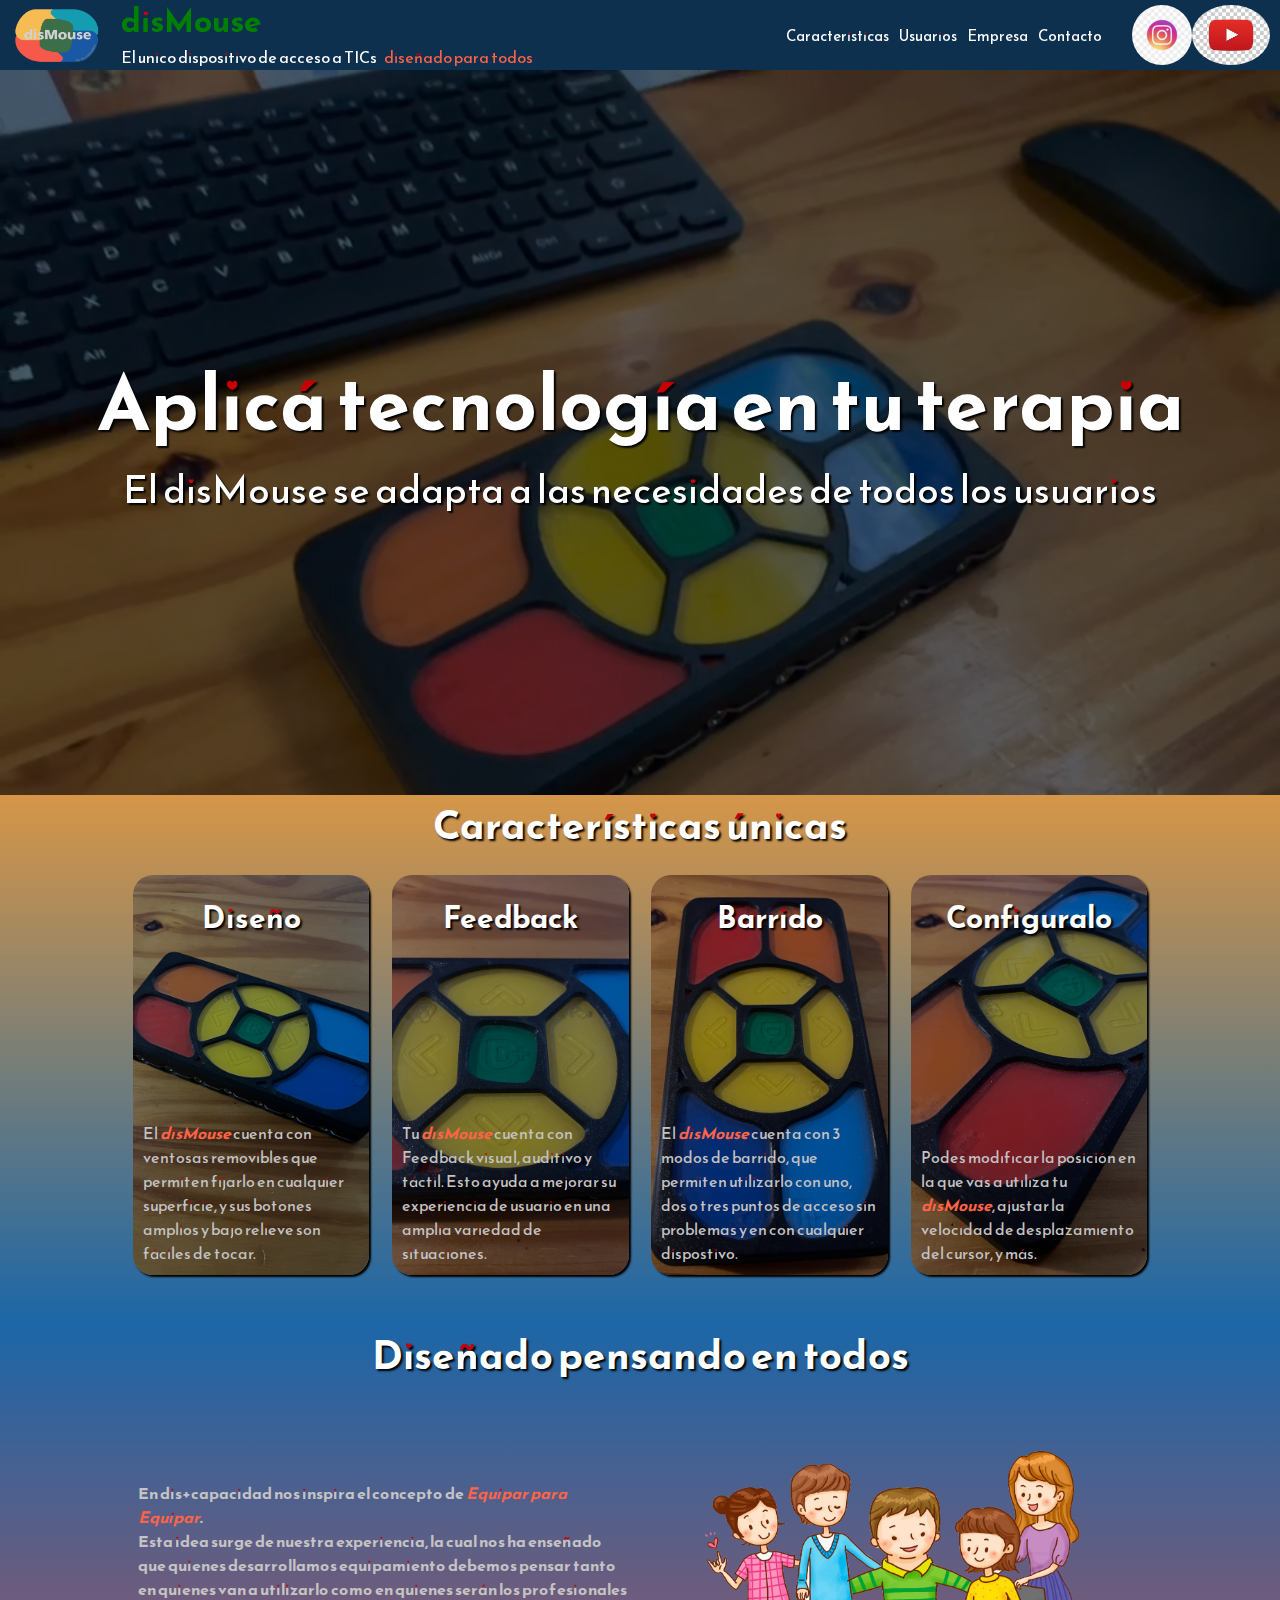
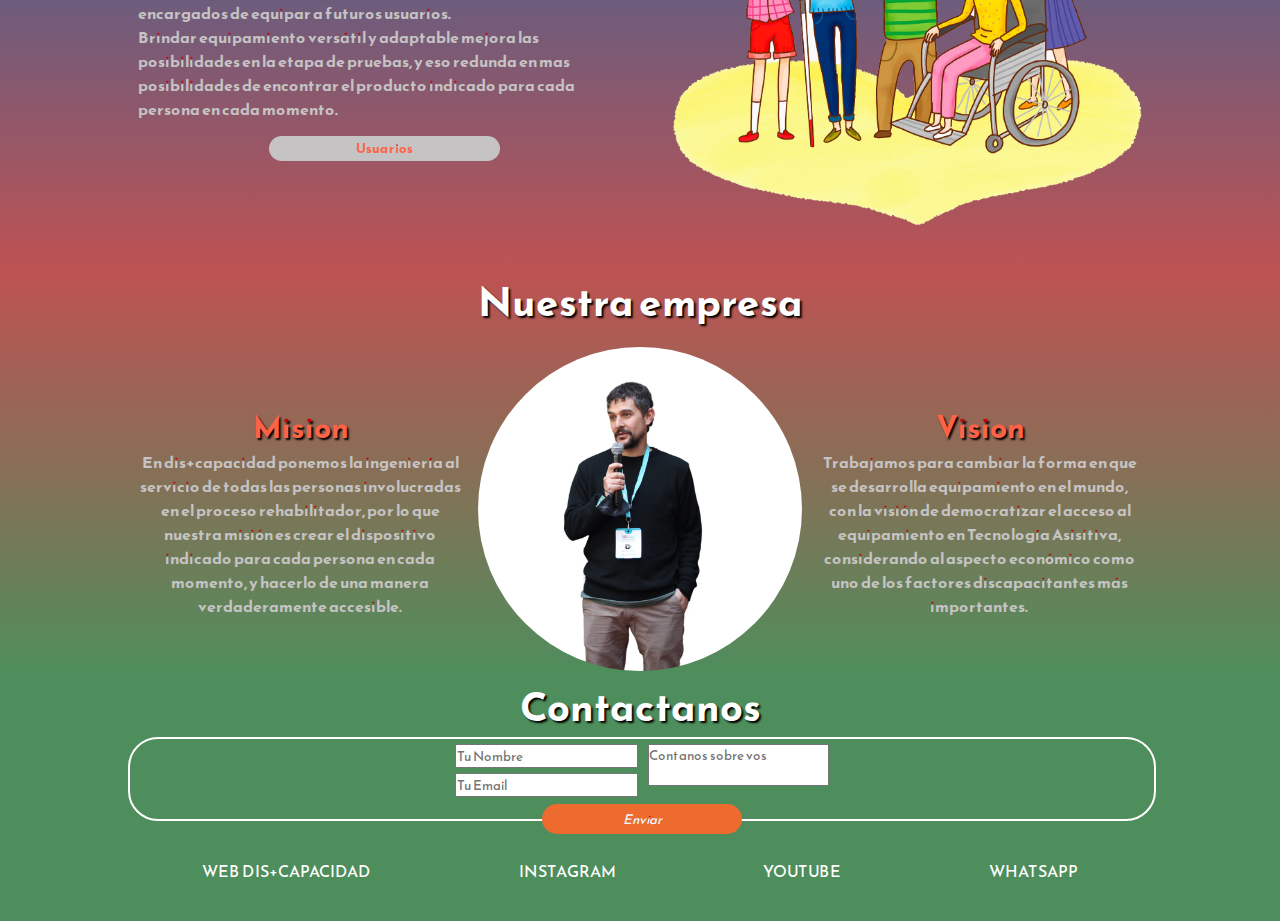
==== commit 5d65849f: "nombres de imagenes corregidos" ====
--- a/index.html
+++ b/index.html
@@ -16,7 +16,7 @@
 <body>
     <header class="header">
         <div class="header__contenedorInfo">
-            <img src="images/logo disMouse.png" alt="logo disMouse" href="index.html" class="header__logo header__logo--dM">
+            <img src="images/logodisMouseDisMasCapacidad.png" alt="logo disMouse" href="index.html" class="header__logo header__logo--dM">
             <div class="header__texto">
                 <h1 class="header__titulo"> <a href="./index.html">disMouse</a> </h1>
                 <p class="header__parrafo">El unico dispositivo de acceso a TICs <span> diseñado para todos</span></p>
@@ -29,8 +29,8 @@
                 <li><a href="./pages/empresa.html" class="header__link header__link--empresa">Empresa</a></li>
                 <li><a href="./pages/contacto.html"class="header__link header__link--contacto">Contacto</a></li>
             </dl>
-            <img src="images/instagram dis+capacidad.jpg" alt="logo instagram" class="header__logo header__logo--insta"><!--instagram-->
-            <img src="images/YouTube dis+capacidad.jpg" alt="logo YouTube" class="header__logo header__logo--youtube"><!--youtube-->
+            <img src="images/instagramDisMasCapacidad.jpg" alt="logo instagram" class="header__logo header__logo--insta"><!--instagram-->
+            <img src="images/youtubeDisMasCapacidad.jpg" alt="logo YouTube" class="header__logo header__logo--youtube"><!--youtube-->
         </div>
     </header>
     <main class="main">
@@ -49,7 +49,7 @@
         <div class="caracteristicas__cardContainer">
             <article class="caracteristicas__card card1">
                 <div class="card__imagen">
-                    <img src="./images/diseño.JPEG" alt="icono significando diseño" class="card__img">
+                    <img src="./images/diseñoDisMasCapacidad.JPEG" alt="icono significando diseño" class="card__img">
                 </div>
                 <div class="card__info">
                     <h3 class="card__titulo">Diseño</h3>
@@ -60,7 +60,7 @@
             </article>
         <article class="caracteristicas__card card2">
                 <div class="card__imagen">
-                    <img src="./images/feedback.JPEG" alt="icono significando feedback" class="card__img" id="campanitaFeedback">
+                    <img src="./images/feedbackDisMasCapacidad.JPEG" alt="icono significando feedback" class="card__img" id="campanitaFeedback">
                 </div>
                 <div class="card__info">
                     <h3 class="card__titulo">Feedback</h3>
@@ -72,7 +72,7 @@
             </article>
             <article class="caracteristicas__card card3">
                 <div class="card__imagen">
-                    <img src="./images/funcionalidad.JPEG" alt="icono significando funcionalidad" class="card__img">
+                    <img src="./images/funcionalidadDisMasCapacidad.JPEG" alt="icono significando funcionalidad" class="card__img">
                 </div>
                 <div class="card__info">
                     <h3 class="card__titulo card">Barrido</h3>
@@ -84,7 +84,7 @@
             </article>
             <article class="caracteristicas__card card4">
                 <div class="card__imagen">
-                    <img src="./images/transformalo.JPEG" alt="icono significando transformacion" class="card__img">
+                    <img src="./images/transformaloDisMasCapacidad.JPEG" alt="icono significando transformacion" class="card__img">
                 </div>
                 <div class="card__info">
                     <h3 class="card__titulo">Configuralo</h3>
@@ -110,7 +110,7 @@
                 </div>
             </div>
             <div class="usuarios__imagen">
-                <img class="usuarios__img" src="images/trabajo interdisciplinario dis+capacidad.png" alt="dibujo representando trabajo en equipo">
+                <img class="usuarios__img" src="images/interdisciplinaDisMasCapacidad.png" alt="dibujo representando trabajo en equipo">
             </div>
         </div>
     </section> 
@@ -123,7 +123,7 @@
                     por lo que nuestra misión es crear el dispositivo indicado para cada persona en cada momento, y hacerlo de una manera verdaderamente accesible.</p>
             </div>
             <div class="empresa__imagen">
-                <img class="empresa__img" src="images/equipar para equipar dis+capacidad.jpeg" alt="foto de gonzalo nanzer">
+                <img class="empresa__img" src="images/gonzaloNanzerDisMasCapacidad.jpeg" alt="foto de gonzalo nanzer">
             </div>
             <div class="empresa__texto">
                 <h3 class="empresa__misionVision__titulo">Vision</h3>
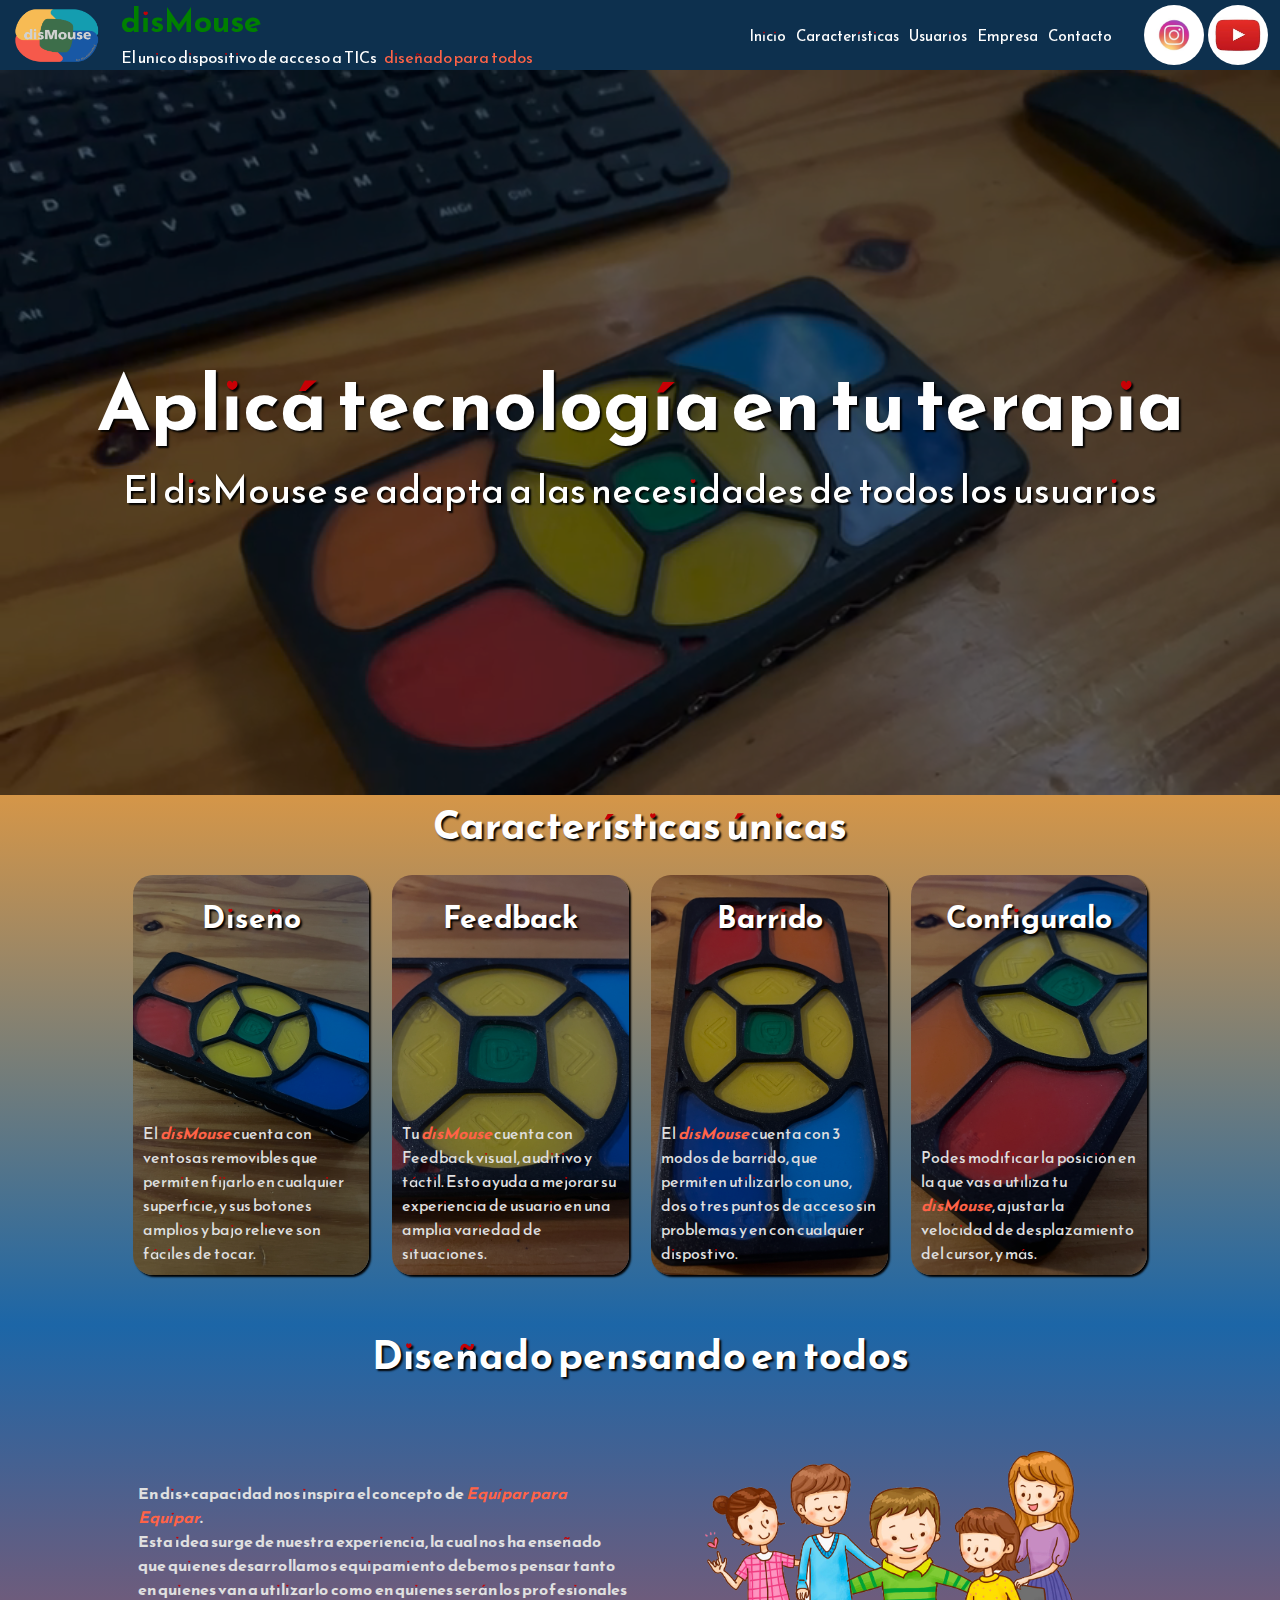
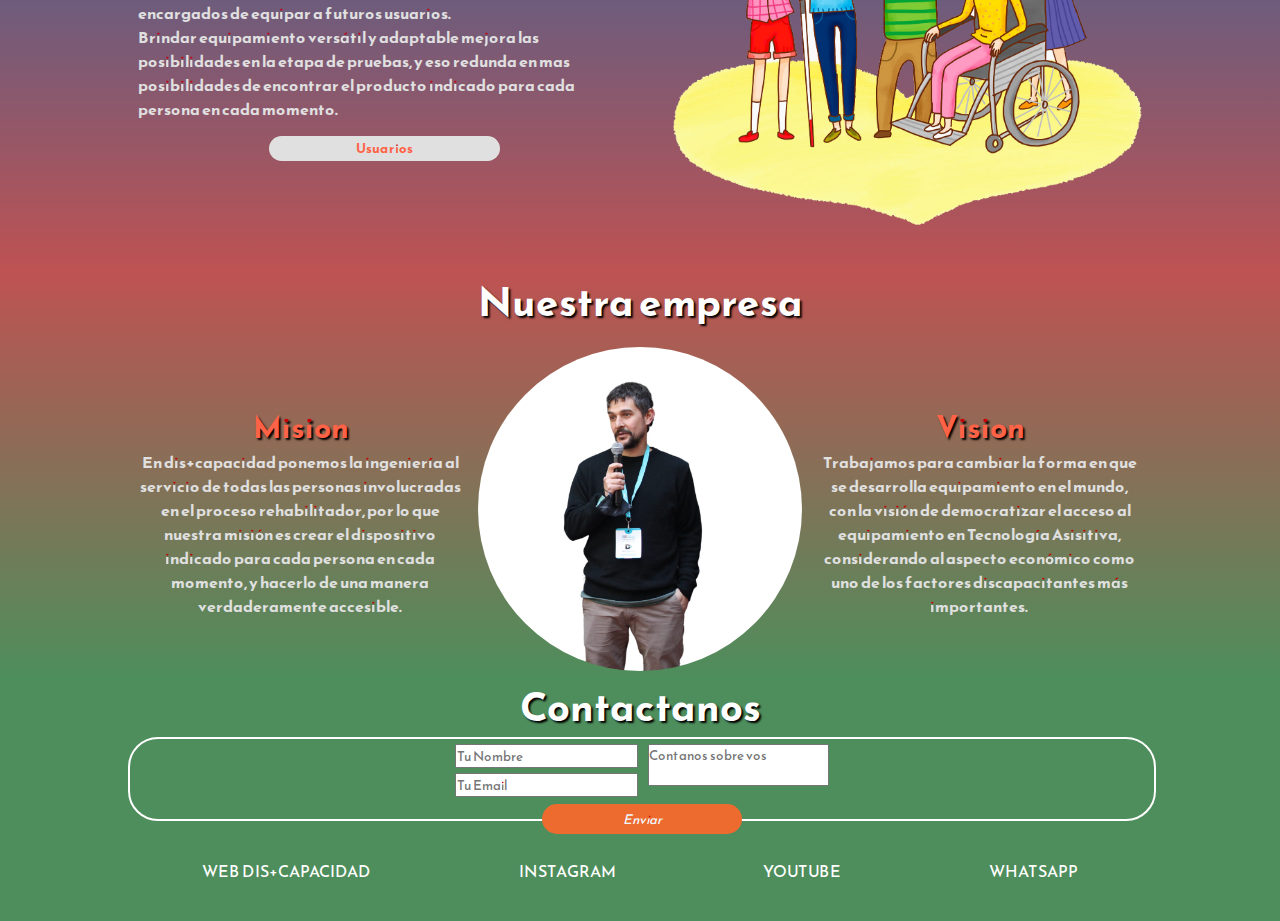
==== commit a3409a54: "correcciones" ====
--- a/index.html
+++ b/index.html
@@ -5,7 +5,7 @@
     <meta name="viewport" content="width=device-width, initial-scale=1.0">
     <meta name="description" content="El disMouse es el dispositivo de acceso a TICs mas completo del mercado. Es producido por dis+capacidad, empresa argentina
                                         que desarrolla equipamiento en tecnología asistiva accesible.">
-    <meta name="keywords" content="tecnologia asistiva, tecnologia, discapacidad rehabilitacion, TICs, accesibilidad">
+    <meta name="keywords" content="tecnologia asistiva, tecnologia, discapacidad, rehabilitacion, TICs, accesibilidad">
     <link rel="icon" href="./images/icono-dis-capacidad.ico" type="image/x-icon">
     <link rel="preconnect" href="https://fonts.googleapis.com">
     <link rel="preconnect" href="https://fonts.gstatic.com" crossorigin>
@@ -19,11 +19,12 @@
             <img src="images/logodisMouseDisMasCapacidad.png" alt="logo disMouse" href="index.html" class="header__logo header__logo--dM">
             <div class="header__texto">
                 <h1 class="header__titulo"> <a href="./index.html">disMouse</a> </h1>
-                <p class="header__parrafo">El unico dispositivo de acceso a TICs <span> diseñado para todos</span></p>
+                <p class="header__parrafo">El unico dispositivo de acceso a TICs <span class="resaltado"> diseñado para todos</span></p>
             </div>
         </div>
         <div class="header__contenedorMenu">
             <dl class="header__lista">
+                <li><a href="./index.html" class="header__link header__link--caract">Inicio</a></li>
                 <li><a href="./pages/caracteristicas2.html" class="header__link header__link--caract">Características</a></li>
                 <li><a href="./pages/equiparParaEquipar.html" class="header__link header__link--usuarios">Usuarios</a></li>
                 <li><a href="./pages/empresa.html" class="header__link header__link--empresa">Empresa</a></li>
@@ -35,12 +36,12 @@
     </header>
     <main class="main">
         <div class="main__VideoContainer">
-            <video src="./images/video-dis+capacidad.mp4" class="main__video" alt="Video sobre el dismouse" type="video/mp4" autoplay="true" loop muted></video>
+            <video src="./images/video-dis+capacidad.mp4" class="main__video" alt="Video sobre el dismouse" type="video/mp4" autoplay loop muted ></video> <!--autoplay="true" loop muted-->
         </div>
         <div class="main__transparencia">
             <div class="main__TextContainer">
-                <h1 class="main__tituloPrincipal">Aplicá tecnología en tu terapia</h1>
-                <p class="main__subTitPpal">El disMouse se adapta a las necesidades de <span>todos los usuarios</span></p>
+                <h2 class="main__tituloPrincipal">Aplicá tecnología en tu terapia</h2>
+                <p class="main__subTitPpal">El disMouse se adapta a las necesidades de <span class="animado">todos los usuarios</span></p>
             </div>
         </div>
     </main>
@@ -58,7 +59,7 @@
                     <button class="card__button card__button--caracteristicas">Ver más</button>
                 </div>
             </article>
-        <article class="caracteristicas__card card2">
+            <article class="caracteristicas__card card2">
                 <div class="card__imagen">
                     <img src="./images/feedbackDisMasCapacidad.JPEG" alt="icono significando feedback" class="card__img" id="campanitaFeedback">
                 </div>
@@ -98,7 +99,7 @@
     <section class="usuarios"> 
         <h2 class="seccion__titulo"> <a href="./pages/equiparParaEquipar.html">Diseñado pensando en todos</a></h2> 
         <div class="usuarios__contenido">
-            <div class="usuarios__texto">
+            <article class="usuarios__texto">
                 <p class="usuarios__parrafo"> En dis+capacidad nos inspira el concepto de <span class="disMouse">Equipar para Equipar</span>. <br>
                     Esta idea surge de nuestra experiencia, la cual nos ha enseñado que quienes desarrollamos 
                     equipamiento debemos pensar tanto en quienes van a utilizarlo como en quienes serán los profesionales
@@ -108,7 +109,7 @@
                 <div class="usuarios__boton">
                     <button class="usuarios__button">Usuarios</button>
                 </div>
-            </div>
+            </article>
             <div class="usuarios__imagen">
                 <img class="usuarios__img" src="images/interdisciplinaDisMasCapacidad.png" alt="dibujo representando trabajo en equipo">
             </div>
@@ -117,19 +118,19 @@
     <section class="empresa"> 
         <h2 class="seccion__titulo"> <a href="./pages/empresa.html">Nuestra empresa</a> </h2> 
         <div class="empresa__contenido">
-            <div class="empresa__texto">
+            <article class="empresa__texto">
                 <h3 class="empresa__misionVision__titulo">Mision</h3>
                 <p class="empresa__misionVision__texto">En dis+capacidad ponemos la ingeniería al servicio de todas las personas involucradas en el proceso rehabilitador,
                     por lo que nuestra misión es crear el dispositivo indicado para cada persona en cada momento, y hacerlo de una manera verdaderamente accesible.</p>
-            </div>
+            </article>
             <div class="empresa__imagen">
                 <img class="empresa__img" src="images/gonzaloNanzerDisMasCapacidad.jpeg" alt="foto de gonzalo nanzer">
             </div>
-            <div class="empresa__texto">
+            <article class="empresa__texto">
                 <h3 class="empresa__misionVision__titulo">Vision</h3>
                 <p class="empresa__misionVision__texto">Trabajamos para cambiar la forma en que se desarrolla equipamiento en el mundo, con la visión de democratizar el acceso al 
                     equipamiento en Tecnología Asisitiva, considerando al aspecto económico como uno de los factores discapacitantes más importantes.</p>
-            </div>
+            </article>
         </div>
     </section>
     <footer class="footer__csspropio">
--- a/styles/css/main.css
+++ b/styles/css/main.css
@@ -13,6 +13,13 @@
   z-index: 30;
   top: 0;
   justify-content: space-between;
+}
+@media (max-width: 910px) {
+  .header {
+    height: auto;
+    justify-content: center;
+    flex-direction: column;
+  }
 }
 .header .header__contenedorInfo {
   display: flex;
@@ -40,7 +47,7 @@
   height: 2rem;
   line-height: 2rem;
 }
-@media (max-width: 540px) {
+@media (max-width: 910px) {
   .header .header__contenedorInfo .header__titulo {
     display: none;
   }
@@ -49,7 +56,7 @@
   color: white;
   margin-bottom: 5px !important;
 }
-.header .header__contenedorInfo span {
+.header .header__contenedorInfo .resaltado {
   color: tomato;
   margin-left: 5px;
 }
@@ -60,6 +67,7 @@
 }
 .header .header__contenedorMenu .header__lista {
   display: flex;
+  justify-content: center;
   list-style: none;
   text-decoration: none;
   margin-right: 25px;
@@ -70,6 +78,11 @@
   font-size: 15px;
   color: white;
   transition: ease-out 0.5s;
+}
+@media (max-width: 400px) {
+  .header .header__contenedorMenu .header__lista .header__link {
+    font-size: 13px;
+  }
 }
 .header .header__contenedorMenu .header__lista .header__link:hover {
   color: rgb(238, 107, 47);
@@ -77,9 +90,10 @@
 .header .header__contenedorMenu .header__logo--insta, .header .header__contenedorMenu .header__logo--youtube {
   height: 60px;
   border-radius: 50%;
+  margin: 2px;
 }
 @media (max-width: 1020px) {
-  .header .header__contenedorMenu {
+  .header .header__contenedorMenu .header__logo--insta, .header .header__contenedorMenu .header__logo--youtube {
     display: none;
   }
 }
@@ -175,7 +189,7 @@
   font-size: 3vw;
   text-shadow: 2px 2px 2px black;
 }
-.main .main__transparencia .main__TextContainer span {
+.main .main__transparencia .main__TextContainer .animado {
   display: inline-block;
   animation-name: rebotador-y;
   animation-iteration-count: infinite;
@@ -244,7 +258,7 @@
 }
 .caracteristicas .caracteristicas__cardContainer .caracteristicas__card .card__info .card__texto {
   padding: 10px;
-  color: rgb(197, 195, 195);
+  color: rgb(224, 224, 224);
 }
 .caracteristicas .caracteristicas__cardContainer .caracteristicas__card .card__info .card__texto .disMouse {
   font-weight: bold;
@@ -257,7 +271,7 @@
   background-color: #be5252;
   border: none;
   border-radius: 50px;
-  color: rgb(197, 195, 195);
+  color: rgb(224, 224, 224);
   font-weight: 700;
   position: absolute;
   top: 40%;
@@ -307,7 +321,7 @@
   justify-content: center;
 }
 .usuarios .usuarios__contenido .usuarios__texto .usuarios__parrafo {
-  color: rgb(197, 195, 195);
+  color: rgb(224, 224, 224);
   font-weight: 900;
 }
 .usuarios .usuarios__contenido .usuarios__texto .usuarios__parrafo span {
@@ -324,7 +338,7 @@
 .usuarios .usuarios__contenido .usuarios__texto .usuarios__boton .usuarios__button {
   width: 50%;
   height: 100%;
-  background-color: rgb(197, 195, 195);
+  background-color: rgb(224, 224, 224);
   border: none;
   border-radius: 50px;
   color: tomato;
@@ -360,6 +374,18 @@
 .empresa {
   background-image: linear-gradient(to bottom, #be5252, #4E8E5C);
 }
+.empresa .empresa__descripcion {
+  width: 80%;
+  margin: auto;
+  margin-top: 15px;
+  display: flex;
+  gap: 5px;
+  align-items: center;
+}
+.empresa .empresa__descripcion .empresa__descripcion__texto {
+  text-align: center;
+  color: rgb(224, 224, 224);
+}
 .empresa .seccion__titulo {
   text-align: center;
   color: white;
@@ -394,7 +420,7 @@
   font-size: 30px;
 }
 .empresa .empresa__contenido .empresa__texto .empresa__misionVision__texto {
-  color: rgb(197, 195, 195);
+  color: rgb(224, 224, 224);
   font-weight: 900;
   text-align: center;
 }
@@ -477,7 +503,7 @@
   transition: 0.5s;
 }
 [class^=footer__csspropio] .footer__contenedor .footer__formulario .footer__boton:hover {
-  background-color: rgb(197, 195, 195);
+  background-color: rgb(224, 224, 224);
   color: tomato;
 }
 @media (max-width: 555px) {
@@ -513,40 +539,66 @@
   }
 }
 
+body {
+  background-color: #d59648 !important;
+}
+
+.caracteristicas--titulo {
+  background-color: #d59648 !important;
+}
+.caracteristicas--titulo .container-md .row .seccion__titulo {
+  text-align: center;
+  color: white;
+  font-size: 40px;
+  text-shadow: 2px 2px 2px black;
+}
+
 .caract1 {
   display: flex;
   background-image: linear-gradient(to bottom, #d59648, #1c66a7);
 }
+.caract1 .container-md .col-md-3 img {
+  height: 300px;
+  object-fit: cover;
+}
 
 .caract2 {
   display: flex;
   background-image: linear-gradient(to bottom, #1c66a7, #be5252);
 }
+.caract2 .container-md .col-md-3 img {
+  height: 300px;
+  object-fit: cover;
+}
 
 .caract3 {
   display: flex;
   background-image: linear-gradient(to bottom, #be5252, #4E8E5C);
 }
+.caract3 .container-md .col-md-3 img {
+  height: 300px;
+  object-fit: cover;
+}
 
 .caract4 {
   display: flex;
   background-image: linear-gradient(to bottom, #4E8E5C, #d59648);
 }
-
-.caract1 .container-md .row .seccion__titulo {
-  text-align: center;
-  color: white;
-  font-size: 40px;
-  text-shadow: 2px 2px 2px black;
-}
-
-[class*="--caracteristicas"] {
+.caract4 .container-md .col-md-3 img {
+  height: 300px;
+  object-fit: cover;
+}
+
+.footer__csspropio--caracteristicas {
   background-color: #d59648 !important;
 }
 
 .ePe__contenedor {
   background-image: linear-gradient(to bottom, #d59648, #4E8E5C);
   height: auto;
+  display: flex;
+  flex-direction: column;
+  justify-content: center;
 }
 .ePe__contenedor .ePe__titulo {
   text-align: center;
@@ -562,22 +614,21 @@
   position: auto;
   width: 100%;
   height: 100%;
-  justify-content: space-around;
+  justify-content: center;
   align-items: center;
   text-align: left;
 }
 .ePe__contenedor .ePe__contenido .ePe__texto {
-  width: 40%;
-  color: soften(rgb(197, 195, 195), 5);
+  width: 60%;
+  color: soften(rgb(224, 224, 224), 5);
   font-size: larger;
 }
-.ePe__contenedor .ePe__contenido .ePe__texto .disMouse {
-  color: #fa2600;
-}
 .ePe__contenedor .ePe__contenido .ePe__texto .fraseResaltada {
-  text-decoration: underline;
+  text-decoration: none;
   text-transform: none;
   font-style: italic;
+  color: #ad1a00;
+  font-weight: 800;
 }
 @media (max-width: 1250px) {
   .ePe__contenedor .ePe__contenido .ePe__texto {
@@ -585,15 +636,10 @@
   }
 }
 .ePe__contenedor .ePe__contenido .ePe__foto {
-  width: 600px;
+  width: 300px;
   height: 300px;
   object-fit: cover;
-  border-radius: 5px;
-}
-@media (max-width: 1250px) {
-  .ePe__contenedor .ePe__contenido .ePe__foto {
-    width: 70%;
-  }
+  border-radius: 10px;
 }
 @media (max-width: 1250px) {
   .ePe__contenedor .ePe__contenido {
@@ -617,6 +663,13 @@
   z-index: 30;
   top: 0;
   justify-content: space-between;
+}
+@media (max-width: 910px) {
+  .header {
+    height: auto;
+    justify-content: center;
+    flex-direction: column;
+  }
 }
 .header .header__contenedorInfo {
   display: flex;
@@ -644,7 +697,7 @@
   height: 2rem;
   line-height: 2rem;
 }
-@media (max-width: 540px) {
+@media (max-width: 910px) {
   .header .header__contenedorInfo .header__titulo {
     display: none;
   }
@@ -653,7 +706,7 @@
   color: white;
   margin-bottom: 5px !important;
 }
-.header .header__contenedorInfo span {
+.header .header__contenedorInfo .resaltado {
   color: tomato;
   margin-left: 5px;
 }
@@ -664,6 +717,7 @@
 }
 .header .header__contenedorMenu .header__lista {
   display: flex;
+  justify-content: center;
   list-style: none;
   text-decoration: none;
   margin-right: 25px;
@@ -674,6 +728,11 @@
   font-size: 15px;
   color: white;
   transition: ease-out 0.5s;
+}
+@media (max-width: 400px) {
+  .header .header__contenedorMenu .header__lista .header__link {
+    font-size: 13px;
+  }
 }
 .header .header__contenedorMenu .header__lista .header__link:hover {
   color: rgb(238, 107, 47);
@@ -681,9 +740,10 @@
 .header .header__contenedorMenu .header__logo--insta, .header .header__contenedorMenu .header__logo--youtube {
   height: 60px;
   border-radius: 50%;
+  margin: 2px;
 }
 @media (max-width: 1020px) {
-  .header .header__contenedorMenu {
+  .header .header__contenedorMenu .header__logo--insta, .header .header__contenedorMenu .header__logo--youtube {
     display: none;
   }
 }
@@ -779,7 +839,7 @@
   font-size: 3vw;
   text-shadow: 2px 2px 2px black;
 }
-.main .main__transparencia .main__TextContainer span {
+.main .main__transparencia .main__TextContainer .animado {
   display: inline-block;
   animation-name: rebotador-y;
   animation-iteration-count: infinite;
@@ -848,7 +908,7 @@
 }
 .caracteristicas .caracteristicas__cardContainer .caracteristicas__card .card__info .card__texto {
   padding: 10px;
-  color: rgb(197, 195, 195);
+  color: rgb(224, 224, 224);
 }
 .caracteristicas .caracteristicas__cardContainer .caracteristicas__card .card__info .card__texto .disMouse {
   font-weight: bold;
@@ -861,7 +921,7 @@
   background-color: #be5252;
   border: none;
   border-radius: 50px;
-  color: rgb(197, 195, 195);
+  color: rgb(224, 224, 224);
   font-weight: 700;
   position: absolute;
   top: 40%;
@@ -911,7 +971,7 @@
   justify-content: center;
 }
 .usuarios .usuarios__contenido .usuarios__texto .usuarios__parrafo {
-  color: rgb(197, 195, 195);
+  color: rgb(224, 224, 224);
   font-weight: 900;
 }
 .usuarios .usuarios__contenido .usuarios__texto .usuarios__parrafo span {
@@ -928,7 +988,7 @@
 .usuarios .usuarios__contenido .usuarios__texto .usuarios__boton .usuarios__button {
   width: 50%;
   height: 100%;
-  background-color: rgb(197, 195, 195);
+  background-color: rgb(224, 224, 224);
   border: none;
   border-radius: 50px;
   color: tomato;
@@ -964,6 +1024,18 @@
 .empresa {
   background-image: linear-gradient(to bottom, #be5252, #4E8E5C);
 }
+.empresa .empresa__descripcion {
+  width: 80%;
+  margin: auto;
+  margin-top: 15px;
+  display: flex;
+  gap: 5px;
+  align-items: center;
+}
+.empresa .empresa__descripcion .empresa__descripcion__texto {
+  text-align: center;
+  color: rgb(224, 224, 224);
+}
 .empresa .seccion__titulo {
   text-align: center;
   color: white;
@@ -998,7 +1070,7 @@
   font-size: 30px;
 }
 .empresa .empresa__contenido .empresa__texto .empresa__misionVision__texto {
-  color: rgb(197, 195, 195);
+  color: rgb(224, 224, 224);
   font-weight: 900;
   text-align: center;
 }
@@ -1081,7 +1153,7 @@
   transition: 0.5s;
 }
 [class^=footer__csspropio] .footer__contenedor .footer__formulario .footer__boton:hover {
-  background-color: rgb(197, 195, 195);
+  background-color: rgb(224, 224, 224);
   color: tomato;
 }
 @media (max-width: 555px) {
@@ -1117,40 +1189,66 @@
   }
 }
 
+body {
+  background-color: #d59648 !important;
+}
+
+.caracteristicas--titulo {
+  background-color: #d59648 !important;
+}
+.caracteristicas--titulo .container-md .row .seccion__titulo {
+  text-align: center;
+  color: white;
+  font-size: 40px;
+  text-shadow: 2px 2px 2px black;
+}
+
 .caract1 {
   display: flex;
   background-image: linear-gradient(to bottom, #d59648, #1c66a7);
 }
+.caract1 .container-md .col-md-3 img {
+  height: 300px;
+  object-fit: cover;
+}
 
 .caract2 {
   display: flex;
   background-image: linear-gradient(to bottom, #1c66a7, #be5252);
 }
+.caract2 .container-md .col-md-3 img {
+  height: 300px;
+  object-fit: cover;
+}
 
 .caract3 {
   display: flex;
   background-image: linear-gradient(to bottom, #be5252, #4E8E5C);
 }
+.caract3 .container-md .col-md-3 img {
+  height: 300px;
+  object-fit: cover;
+}
 
 .caract4 {
   display: flex;
   background-image: linear-gradient(to bottom, #4E8E5C, #d59648);
 }
-
-.caract1 .container-md .row .seccion__titulo {
-  text-align: center;
-  color: white;
-  font-size: 40px;
-  text-shadow: 2px 2px 2px black;
-}
-
-[class*="--caracteristicas"] {
+.caract4 .container-md .col-md-3 img {
+  height: 300px;
+  object-fit: cover;
+}
+
+.footer__csspropio--caracteristicas {
   background-color: #d59648 !important;
 }
 
 .ePe__contenedor {
   background-image: linear-gradient(to bottom, #d59648, #4E8E5C);
   height: auto;
+  display: flex;
+  flex-direction: column;
+  justify-content: center;
 }
 .ePe__contenedor .ePe__titulo {
   text-align: center;
@@ -1166,22 +1264,21 @@
   position: auto;
   width: 100%;
   height: 100%;
-  justify-content: space-around;
+  justify-content: center;
   align-items: center;
   text-align: left;
 }
 .ePe__contenedor .ePe__contenido .ePe__texto {
-  width: 40%;
-  color: soften(rgb(197, 195, 195), 5);
+  width: 60%;
+  color: soften(rgb(224, 224, 224), 5);
   font-size: larger;
 }
-.ePe__contenedor .ePe__contenido .ePe__texto .disMouse {
-  color: #fa2600;
-}
 .ePe__contenedor .ePe__contenido .ePe__texto .fraseResaltada {
-  text-decoration: underline;
+  text-decoration: none;
   text-transform: none;
   font-style: italic;
+  color: #ad1a00;
+  font-weight: 800;
 }
 @media (max-width: 1250px) {
   .ePe__contenedor .ePe__contenido .ePe__texto {
@@ -1189,15 +1286,10 @@
   }
 }
 .ePe__contenedor .ePe__contenido .ePe__foto {
-  width: 600px;
+  width: 300px;
   height: 300px;
   object-fit: cover;
-  border-radius: 5px;
-}
-@media (max-width: 1250px) {
-  .ePe__contenedor .ePe__contenido .ePe__foto {
-    width: 70%;
-  }
+  border-radius: 10px;
 }
 @media (max-width: 1250px) {
   .ePe__contenedor .ePe__contenido {
@@ -1211,12 +1303,48 @@
   display: flex;
   justify-content: center;
 }
-.contacto .contacto__imagen {
+@media (max-width: 800px) {
+  .contacto {
+    flex-direction: column;
+    align-items: center;
+  }
+}
+.contacto .contacto__texto {
   display: flex;
   flex-direction: column;
   position: relative;
   width: 80%;
-  height: 60vh;
+  height: 70vh;
+  justify-content: center;
+  margin: 15px;
+}
+.contacto .contacto__texto .contacto__texto__titulo {
+  text-align: center;
+  color: white;
+  font-size: 40px;
+  text-shadow: 2px 2px 2px black;
+}
+.contacto .contacto__texto .contacto__texto__parrafo {
+  padding: 15px;
+  color: #474747;
+  font-size: larger;
+  text-align: center;
+}
+@media (max-width: 800px) {
+  .contacto .contacto__texto .contacto__texto__parrafo {
+    padding: 0;
+  }
+}
+.contacto .contacto__texto .contacto__texto__parrafo--resaltar {
+  font-weight: 900;
+  color: white;
+}
+.contacto .contacto__imagen {
+  display: flex;
+  flex-direction: column;
+  position: relative;
+  width: 80%;
+  height: 70vh;
   justify-content: center;
   margin: 15px;
 }
@@ -1243,4 +1371,8 @@
   z-index: 2;
 }
 
+.footer__csspropio--contacto {
+  background-color: #1c66a7 !important;
+}
+
 /*# sourceMappingURL=main.css.map */
